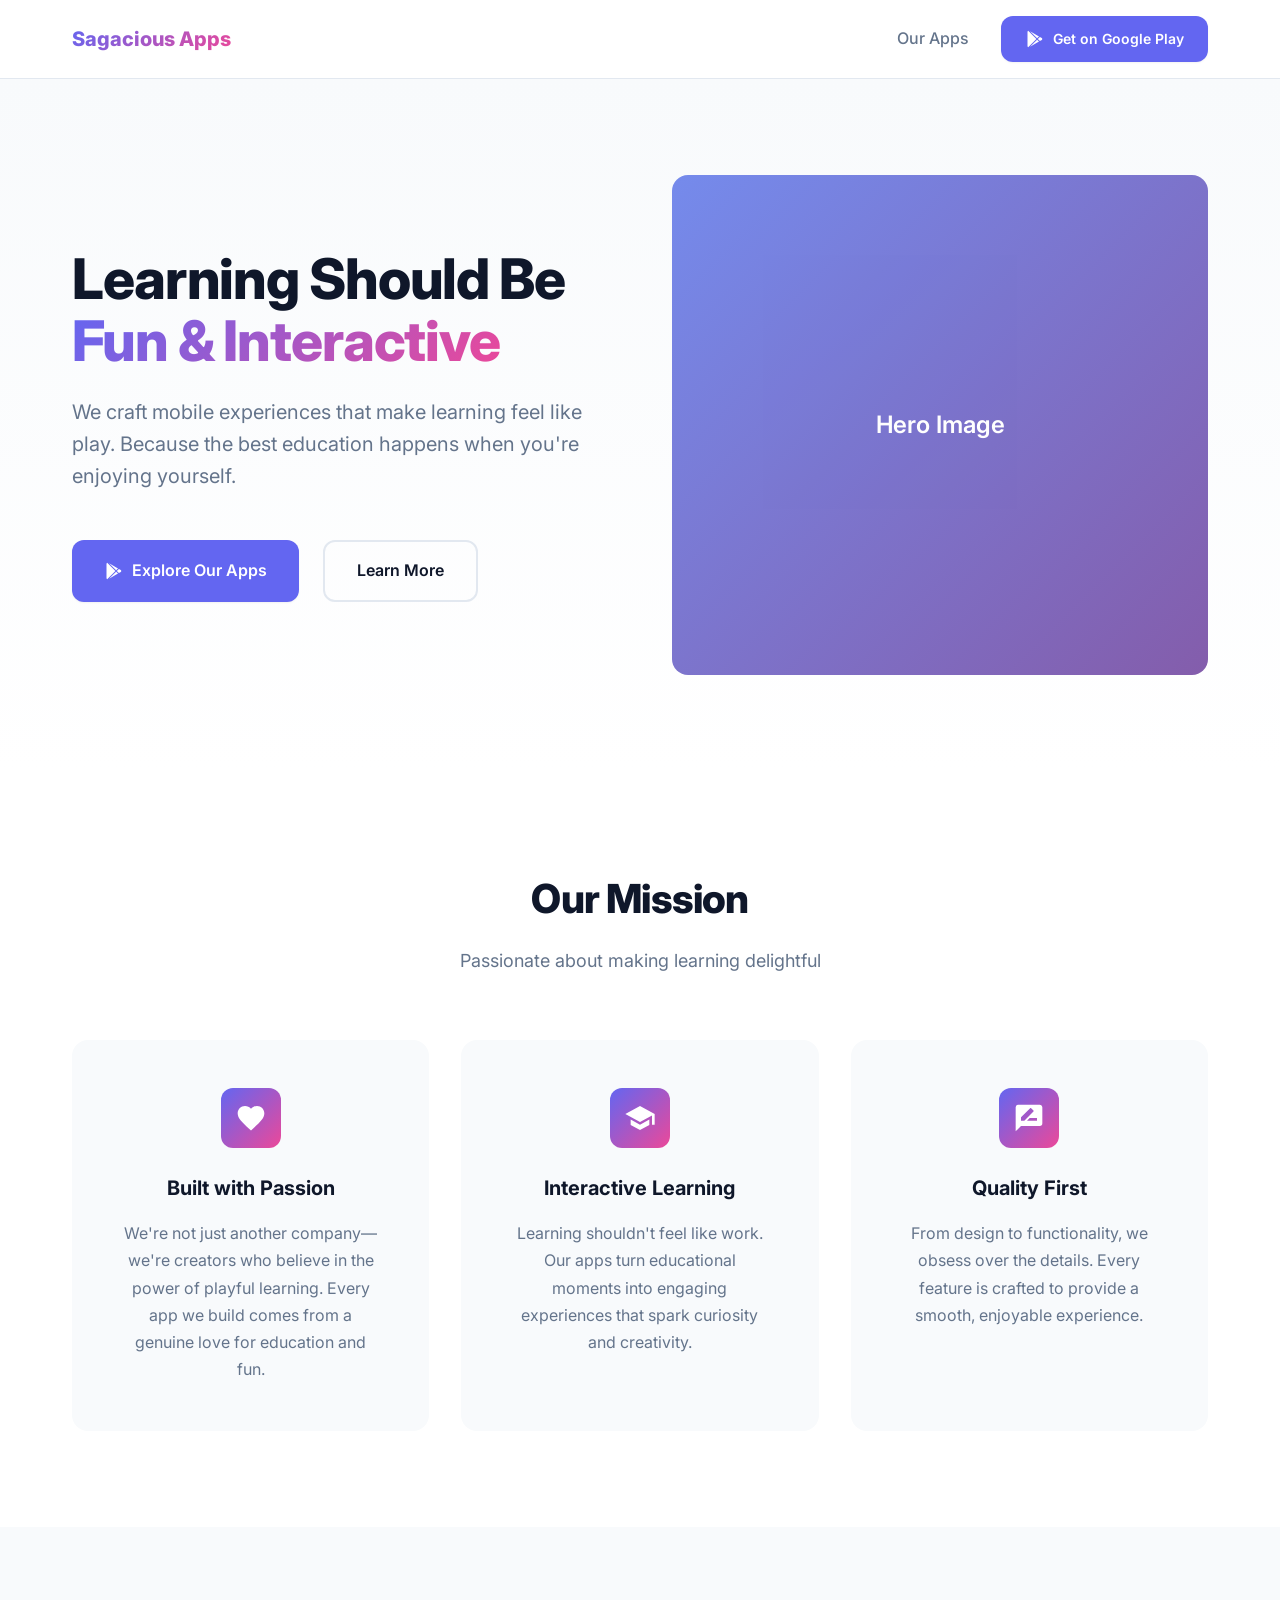
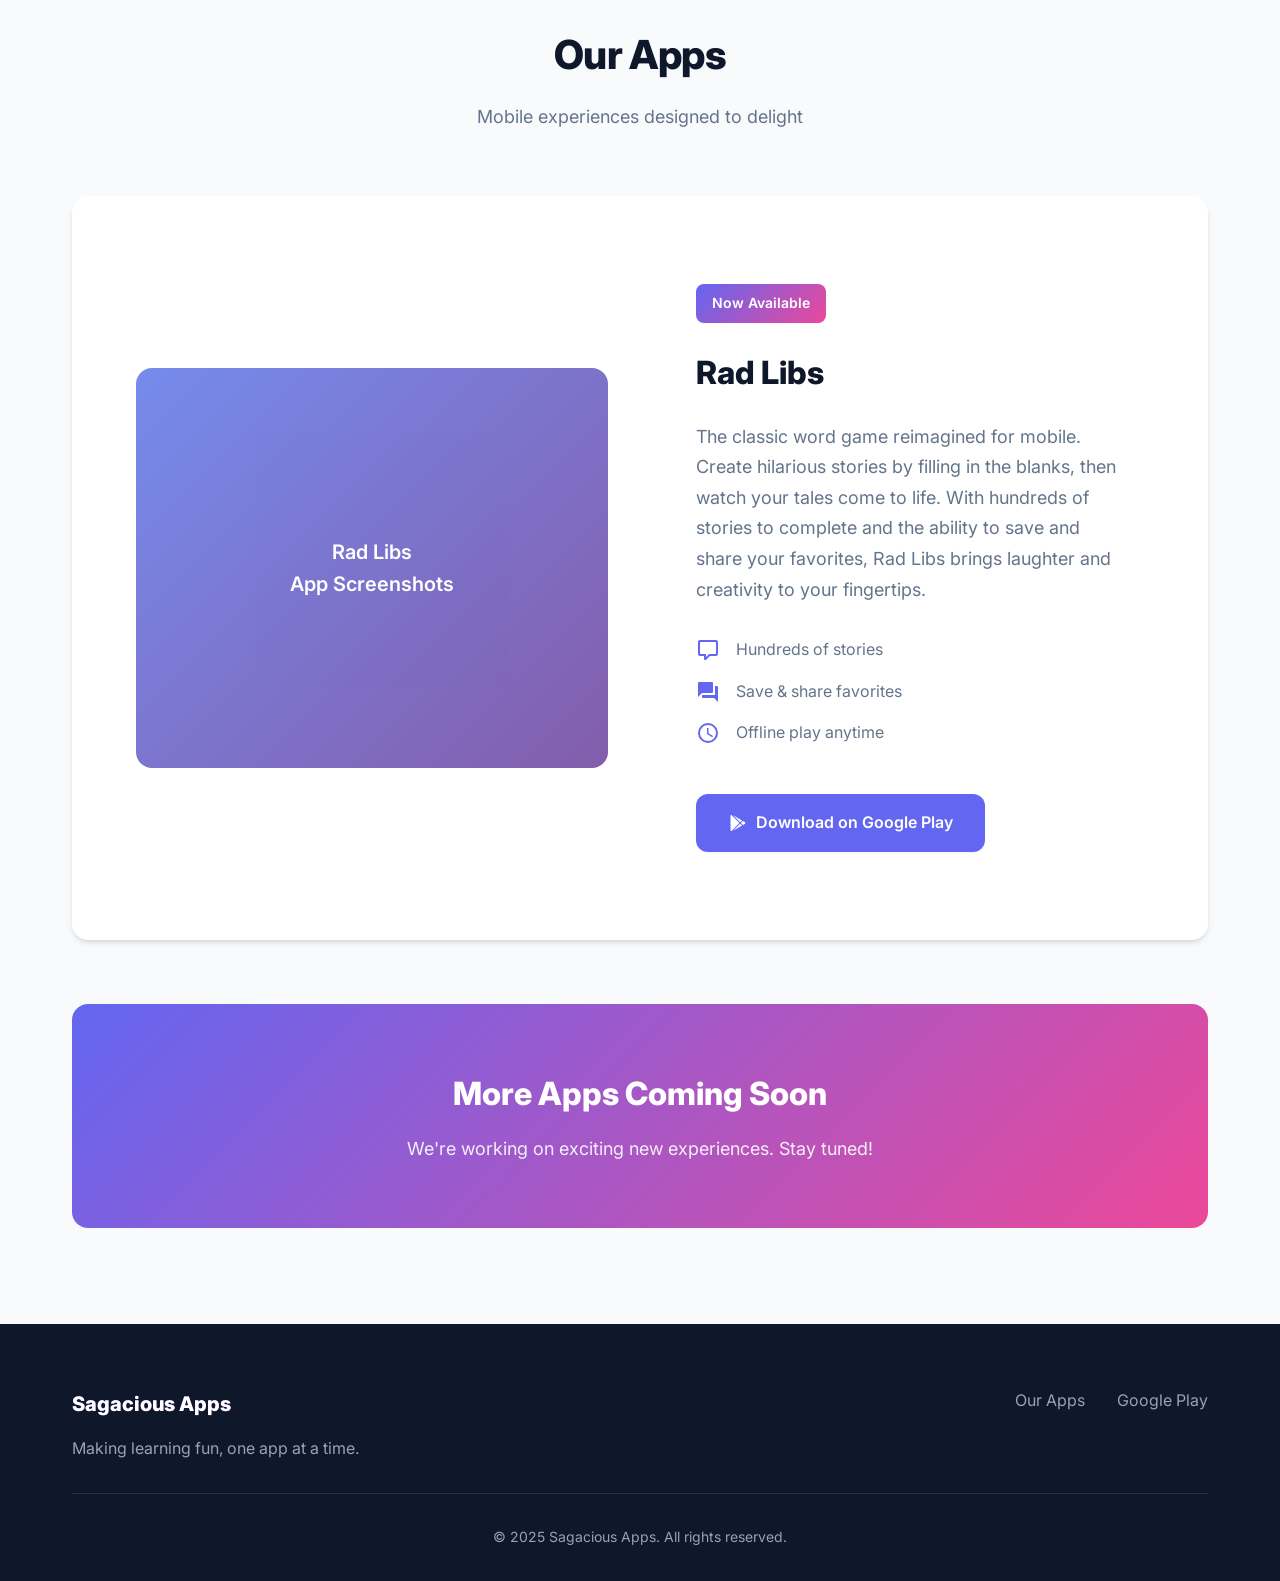
==== docs/index.html @ 86112daf "Initial commit, includes web pages for static website" ====
<!DOCTYPE html>
<html lang="en">
<head>
    <meta charset="UTF-8">
    <meta name="viewport" content="width=device-width, initial-scale=1.0">
    <title>Sagacious Apps - Interactive Learning Through Play</title>
    <meta name="description" content="Creating fun and interactive learning experiences through mobile apps. Discover Rad Libs and more.">
    <link rel="stylesheet" href="styles.css">
    <link rel="preconnect" href="https://fonts.googleapis.com">
    <link rel="preconnect" href="https://fonts.gstatic.com" crossorigin>
    <link href="https://fonts.googleapis.com/css2?family=Inter:wght@300;400;500;600;700;800&display=swap" rel="stylesheet">
</head>
<body>
    <!-- Navigation -->
    <nav class="navbar">
        <div class="container">
            <div class="nav-content">
                <div class="logo">Sagacious Apps</div>
                <div class="nav-links">
                    <a href="#apps" class="nav-link">Our Apps</a>
                    <a href="https://play.google.com/store/apps/dev?id=YOUR_DEVELOPER_ID" class="btn-primary" target="_blank" rel="noopener">
                        <svg class="icon" viewBox="0 0 24 24" fill="currentColor">
                            <path d="M3,20.5V3.5C3,2.91 3.34,2.39 3.84,2.15L13.69,12L3.84,21.85C3.34,21.6 3,21.09 3,20.5M16.81,15.12L6.05,21.34L14.54,12.85L16.81,15.12M20.16,10.81C20.5,11.08 20.75,11.5 20.75,12C20.75,12.5 20.53,12.9 20.18,13.18L17.89,14.5L15.39,12L17.89,9.5L20.16,10.81M6.05,2.66L16.81,8.88L14.54,11.15L6.05,2.66Z"/>
                        </svg>
                        Get on Google Play
                    </a>
                </div>
            </div>
        </div>
    </nav>

    <!-- Hero Section -->
    <section class="hero">
        <div class="container">
            <div class="hero-content">
                <h1 class="hero-title">
                    Learning Should Be
                    <span class="gradient-text">Fun & Interactive</span>
                </h1>
                <p class="hero-subtitle">
                    We craft mobile experiences that make learning feel like play. 
                    Because the best education happens when you're enjoying yourself.
                </p>
                <div class="hero-cta">
                    <a href="https://play.google.com/store/apps/dev?id=YOUR_DEVELOPER_ID" class="btn-primary btn-large" target="_blank" rel="noopener">
                        <svg class="icon" viewBox="0 0 24 24" fill="currentColor">
                            <path d="M3,20.5V3.5C3,2.91 3.34,2.39 3.84,2.15L13.69,12L3.84,21.85C3.34,21.6 3,21.09 3,20.5M16.81,15.12L6.05,21.34L14.54,12.85L16.81,15.12M20.16,10.81C20.5,11.08 20.75,11.5 20.75,12C20.75,12.5 20.53,12.9 20.18,13.18L17.89,14.5L15.39,12L17.89,9.5L20.16,10.81M6.05,2.66L16.81,8.88L14.54,11.15L6.05,2.66Z"/>
                        </svg>
                        Explore Our Apps
                    </a>
                    <a href="#about" class="btn-secondary btn-large">Learn More</a>
                </div>
            </div>
            <div class="hero-visual">
                <div class="placeholder-box hero-image">
                    <span>Hero Image</span>
                </div>
            </div>
        </div>
    </section>

    <!-- About Section -->
    <section id="about" class="about">
        <div class="container">
            <div class="section-header">
                <h2 class="section-title">Our Mission</h2>
                <p class="section-subtitle">Passionate about making learning delightful</p>
            </div>
            <div class="about-content">
                <div class="about-card">
                    <div class="card-icon">
                        <svg viewBox="0 0 24 24" fill="currentColor">
                            <path d="M12,21.35L10.55,20.03C5.4,15.36 2,12.27 2,8.5C2,5.41 4.42,3 7.5,3C9.24,3 10.91,3.81 12,5.08C13.09,3.81 14.76,3 16.5,3C19.58,3 22,5.41 22,8.5C22,12.27 18.6,15.36 13.45,20.03L12,21.35Z"/>
                        </svg>
                    </div>
                    <h3>Built with Passion</h3>
                    <p>We're not just another company—we're creators who believe in the power of playful learning. Every app we build comes from a genuine love for education and fun.</p>
                </div>
                <div class="about-card">
                    <div class="card-icon">
                        <svg viewBox="0 0 24 24" fill="currentColor">
                            <path d="M12,3L1,9L12,15L21,10.09V17H23V9M5,13.18V17.18L12,21L19,17.18V13.18L12,17L5,13.18Z"/>
                        </svg>
                    </div>
                    <h3>Interactive Learning</h3>
                    <p>Learning shouldn't feel like work. Our apps turn educational moments into engaging experiences that spark curiosity and creativity.</p>
                </div>
                <div class="about-card">
                    <div class="card-icon">
                        <svg viewBox="0 0 24 24" fill="currentColor">
                            <path d="M18,14H10.5L12.5,12H18M6,14V11.5L12.88,4.64C13.07,4.45 13.39,4.45 13.59,4.64L15.35,6.41C15.55,6.61 15.55,6.92 15.35,7.12L8.47,14M20,2H4A2,2 0 0,0 2,4V22L6,18H20A2,2 0 0,0 22,16V4C22,2.89 21.1,2 20,2Z"/>
                        </svg>
                    </div>
                    <h3>Quality First</h3>
                    <p>From design to functionality, we obsess over the details. Every feature is crafted to provide a smooth, enjoyable experience.</p>
                </div>
            </div>
        </div>
    </section>

    <!-- Apps Section -->
    <section id="apps" class="apps">
        <div class="container">
            <div class="section-header">
                <h2 class="section-title">Our Apps</h2>
                <p class="section-subtitle">Mobile experiences designed to delight</p>
            </div>
            
            <!-- Rad Libs App -->
            <div class="app-showcase">
                <div class="app-visual">
                    <div class="placeholder-box app-image">
                        <span>Rad Libs<br>App Screenshots</span>
                    </div>
                </div>
                <div class="app-details">
                    <div class="app-badge">Now Available</div>
                    <h3 class="app-title">Rad Libs</h3>
                    <p class="app-description">
                        The classic word game reimagined for mobile. Create hilarious stories by filling in the blanks, 
                        then watch your tales come to life. With hundreds of stories to complete and the ability to 
                        save and share your favorites, Rad Libs brings laughter and creativity to your fingertips.
                    </p>
                    <div class="app-features">
                        <div class="feature">
                            <svg class="feature-icon" viewBox="0 0 24 24" fill="currentColor">
                                <path d="M9,22A1,1 0 0,1 8,21V18H4A2,2 0 0,1 2,16V4C2,2.89 2.9,2 4,2H20A2,2 0 0,1 22,4V16A2,2 0 0,1 20,18H13.9L10.2,21.71C10,21.9 9.75,22 9.5,22V22H9M10,16V19.08L13.08,16H20V4H4V16H10Z"/>
                            </svg>
                            <span>Hundreds of stories</span>
                        </div>
                        <div class="feature">
                            <svg class="feature-icon" viewBox="0 0 24 24" fill="currentColor">
                                <path d="M17,12V3A1,1 0 0,0 16,2H3A1,1 0 0,0 2,3V17L6,13H16A1,1 0 0,0 17,12M21,6H19V15H6V17A1,1 0 0,0 7,18H18L22,22V7A1,1 0 0,0 21,6Z"/>
                            </svg>
                            <span>Save & share favorites</span>
                        </div>
                        <div class="feature">
                            <svg class="feature-icon" viewBox="0 0 24 24" fill="currentColor">
                                <path d="M12,2A10,10 0 0,0 2,12A10,10 0 0,0 12,22A10,10 0 0,0 22,12A10,10 0 0,0 12,2M12,4A8,8 0 0,1 20,12A8,8 0 0,1 12,20A8,8 0 0,1 4,12A8,8 0 0,1 12,4M12.5,7V12.25L17,14.92L16.25,16.15L11,13V7H12.5Z"/>
                            </svg>
                            <span>Offline play anytime</span>
                        </div>
                    </div>
                    <div class="app-cta">
                        <a href="https://play.google.com/store/apps/details?id=YOUR_RAD_LIBS_PACKAGE_ID" class="btn-primary btn-large" target="_blank" rel="noopener">
                            <svg class="icon" viewBox="0 0 24 24" fill="currentColor">
                                <path d="M3,20.5V3.5C3,2.91 3.34,2.39 3.84,2.15L13.69,12L3.84,21.85C3.34,21.6 3,21.09 3,20.5M16.81,15.12L6.05,21.34L14.54,12.85L16.81,15.12M20.16,10.81C20.5,11.08 20.75,11.5 20.75,12C20.75,12.5 20.53,12.9 20.18,13.18L17.89,14.5L15.39,12L17.89,9.5L20.16,10.81M6.05,2.66L16.81,8.88L14.54,11.15L6.05,2.66Z"/>
                            </svg>
                            Download on Google Play
                        </a>
                    </div>
                </div>
            </div>

            <!-- Coming Soon Teaser -->
            <div class="coming-soon">
                <div class="coming-soon-content">
                    <h3>More Apps Coming Soon</h3>
                    <p>We're working on exciting new experiences. Stay tuned!</p>
                </div>
            </div>
        </div>
    </section>

    <!-- Footer -->
    <footer class="footer">
        <div class="container">
            <div class="footer-content">
                <div class="footer-brand">
                    <div class="logo">Sagacious Apps</div>
                    <p>Making learning fun, one app at a time.</p>
                </div>
                <div class="footer-links">
                    <a href="#apps">Our Apps</a>
                    <a href="https://play.google.com/store/apps/dev?id=YOUR_DEVELOPER_ID" target="_blank" rel="noopener">Google Play</a>
                </div>
            </div>
            <div class="footer-bottom">
                <p>&copy; 2025 Sagacious Apps. All rights reserved.</p>
            </div>
        </div>
    </footer>

    <script src="script.js"></script>
</body>
</html>
---- docs/styles.css ----
/* ==========================================
   Variables & Reset
   ========================================== */
:root {
    --primary: #6366f1;
    --primary-dark: #4f46e5;
    --primary-light: #818cf8;
    --secondary: #ec4899;
    --text-primary: #0f172a;
    --text-secondary: #64748b;
    --text-light: #94a3b8;
    --bg-primary: #ffffff;
    --bg-secondary: #f8fafc;
    --bg-accent: #f1f5f9;
    --border: #e2e8f0;
    --shadow-sm: 0 1px 2px 0 rgb(0 0 0 / 0.05);
    --shadow-md: 0 4px 6px -1px rgb(0 0 0 / 0.1), 0 2px 4px -2px rgb(0 0 0 / 0.1);
    --shadow-lg: 0 10px 15px -3px rgb(0 0 0 / 0.1), 0 4px 6px -4px rgb(0 0 0 / 0.1);
    --shadow-xl: 0 20px 25px -5px rgb(0 0 0 / 0.1), 0 8px 10px -6px rgb(0 0 0 / 0.1);
    --radius-sm: 8px;
    --radius-md: 12px;
    --radius-lg: 16px;
    --spacing-xs: 0.5rem;
    --spacing-sm: 1rem;
    --spacing-md: 1.5rem;
    --spacing-lg: 2rem;
    --spacing-xl: 3rem;
    --spacing-2xl: 4rem;
    --spacing-3xl: 6rem;
}

* {
    margin: 0;
    padding: 0;
    box-sizing: border-box;
}

html {
    scroll-behavior: smooth;
}

body {
    font-family: 'Inter', -apple-system, BlinkMacSystemFont, 'Segoe UI', Roboto, sans-serif;
    font-size: 16px;
    line-height: 1.6;
    color: var(--text-primary);
    background-color: var(--bg-primary);
    -webkit-font-smoothing: antialiased;
    -moz-osx-font-smoothing: grayscale;
}

img {
    max-width: 100%;
    height: auto;
    display: block;
}

a {
    text-decoration: none;
    color: inherit;
}

/* ==========================================
   Utilities
   ========================================== */
.container {
    max-width: 1200px;
    margin: 0 auto;
    padding: 0 var(--spacing-lg);
}

.gradient-text {
    background: linear-gradient(135deg, var(--primary) 0%, var(--secondary) 100%);
    -webkit-background-clip: text;
    -webkit-text-fill-color: transparent;
    background-clip: text;
}

.placeholder-box {
    background: linear-gradient(135deg, #667eea 0%, #764ba2 100%);
    border-radius: var(--radius-lg);
    display: flex;
    align-items: center;
    justify-content: center;
    color: white;
    font-weight: 600;
    text-align: center;
    opacity: 0.9;
}

/* ==========================================
   Buttons
   ========================================== */
.btn-primary,
.btn-secondary {
    display: inline-flex;
    align-items: center;
    gap: 0.5rem;
    padding: 0.75rem 1.5rem;
    border-radius: var(--radius-md);
    font-weight: 600;
    font-size: 0.875rem;
    transition: all 0.2s ease;
    cursor: pointer;
    border: none;
    text-decoration: none;
}

.btn-primary {
    background: var(--primary);
    color: white;
    box-shadow: var(--shadow-sm);
}

.btn-primary:hover {
    background: var(--primary-dark);
    box-shadow: var(--shadow-md);
    transform: translateY(-1px);
}

.btn-secondary {
    background: transparent;
    color: var(--text-primary);
    border: 2px solid var(--border);
}

.btn-secondary:hover {
    border-color: var(--primary);
    color: var(--primary);
}

.btn-large {
    padding: 1rem 2rem;
    font-size: 1rem;
}

.icon {
    width: 20px;
    height: 20px;
}

/* ==========================================
   Navigation
   ========================================== */
.navbar {
    position: sticky;
    top: 0;
    background: rgba(255, 255, 255, 0.8);
    backdrop-filter: blur(10px);
    border-bottom: 1px solid var(--border);
    z-index: 100;
    padding: 1rem 0;
}

.nav-content {
    display: flex;
    align-items: center;
    justify-content: space-between;
}

.logo {
    font-size: 1.25rem;
    font-weight: 800;
    background: linear-gradient(135deg, var(--primary) 0%, var(--secondary) 100%);
    -webkit-background-clip: text;
    -webkit-text-fill-color: transparent;
    background-clip: text;
}

.nav-links {
    display: flex;
    align-items: center;
    gap: var(--spacing-lg);
}

.nav-link {
    color: var(--text-secondary);
    font-weight: 500;
    transition: color 0.2s ease;
}

.nav-link:hover {
    color: var(--primary);
}

/* ==========================================
   Hero Section
   ========================================== */
.hero {
    padding: var(--spacing-3xl) 0;
    background: linear-gradient(180deg, var(--bg-secondary) 0%, var(--bg-primary) 100%);
}

.hero .container {
    display: grid;
    grid-template-columns: 1fr 1fr;
    gap: var(--spacing-2xl);
    align-items: center;
}

.hero-content {
    max-width: 600px;
}

.hero-title {
    font-size: 3.5rem;
    font-weight: 800;
    line-height: 1.1;
    margin-bottom: var(--spacing-md);
    letter-spacing: -0.02em;
}

.hero-subtitle {
    font-size: 1.25rem;
    color: var(--text-secondary);
    margin-bottom: var(--spacing-xl);
    line-height: 1.6;
}

.hero-cta {
    display: flex;
    gap: var(--spacing-md);
    flex-wrap: wrap;
}

.hero-visual {
    position: relative;
}

.hero-image {
    width: 100%;
    height: 500px;
    font-size: 1.5rem;
}

/* ==========================================
   Section Headers
   ========================================== */
.section-header {
    text-align: center;
    margin-bottom: var(--spacing-2xl);
}

.section-title {
    font-size: 2.5rem;
    font-weight: 800;
    margin-bottom: var(--spacing-sm);
    letter-spacing: -0.02em;
}

.section-subtitle {
    font-size: 1.125rem;
    color: var(--text-secondary);
}

/* ==========================================
   About Section
   ========================================== */
.about {
    padding: var(--spacing-3xl) 0;
    background: var(--bg-primary);
}

.about-content {
    display: grid;
    grid-template-columns: repeat(3, 1fr);
    gap: var(--spacing-lg);
}

.about-card {
    text-align: center;
    padding: var(--spacing-xl);
    background: var(--bg-secondary);
    border-radius: var(--radius-lg);
    transition: all 0.3s ease;
}

.about-card:hover {
    transform: translateY(-4px);
    box-shadow: var(--shadow-lg);
}

.card-icon {
    width: 60px;
    height: 60px;
    margin: 0 auto var(--spacing-md);
    background: linear-gradient(135deg, var(--primary) 0%, var(--secondary) 100%);
    border-radius: var(--radius-md);
    display: flex;
    align-items: center;
    justify-content: center;
    color: white;
}

.card-icon svg {
    width: 32px;
    height: 32px;
}

.about-card h3 {
    font-size: 1.25rem;
    font-weight: 700;
    margin-bottom: var(--spacing-sm);
}

.about-card p {
    color: var(--text-secondary);
    line-height: 1.7;
}

/* ==========================================
   Apps Section
   ========================================== */
.apps {
    padding: var(--spacing-3xl) 0;
    background: var(--bg-secondary);
}

.app-showcase {
    display: grid;
    grid-template-columns: 1fr 1fr;
    gap: var(--spacing-2xl);
    align-items: center;
    background: var(--bg-primary);
    border-radius: var(--radius-lg);
    padding: var(--spacing-2xl);
    margin-bottom: var(--spacing-2xl);
    box-shadow: var(--shadow-md);
}

.app-visual {
    position: relative;
}

.app-image {
    width: 100%;
    height: 400px;
    font-size: 1.25rem;
}

.app-details {
    padding: var(--spacing-md);
}

.app-badge {
    display: inline-block;
    padding: 0.5rem 1rem;
    background: linear-gradient(135deg, var(--primary) 0%, var(--secondary) 100%);
    color: white;
    border-radius: var(--radius-sm);
    font-size: 0.875rem;
    font-weight: 600;
    margin-bottom: var(--spacing-md);
}

.app-title {
    font-size: 2rem;
    font-weight: 800;
    margin-bottom: var(--spacing-md);
}

.app-description {
    font-size: 1.125rem;
    color: var(--text-secondary);
    line-height: 1.7;
    margin-bottom: var(--spacing-lg);
}

.app-features {
    display: flex;
    flex-direction: column;
    gap: var(--spacing-sm);
    margin-bottom: var(--spacing-xl);
}

.feature {
    display: flex;
    align-items: center;
    gap: var(--spacing-sm);
    color: var(--text-secondary);
}

.feature-icon {
    width: 24px;
    height: 24px;
    color: var(--primary);
}

.app-cta {
    display: flex;
    gap: var(--spacing-md);
}

/* Coming Soon */
.coming-soon {
    background: linear-gradient(135deg, var(--primary) 0%, var(--secondary) 100%);
    border-radius: var(--radius-lg);
    padding: var(--spacing-2xl);
    text-align: center;
    color: white;
}

.coming-soon-content h3 {
    font-size: 2rem;
    font-weight: 800;
    margin-bottom: var(--spacing-sm);
}

.coming-soon-content p {
    font-size: 1.125rem;
    opacity: 0.9;
}

/* ==========================================
   Footer
   ========================================== */
.footer {
    background: var(--text-primary);
    color: white;
    padding: var(--spacing-2xl) 0 var(--spacing-lg);
}

.footer-content {
    display: flex;
    justify-content: space-between;
    align-items: flex-start;
    margin-bottom: var(--spacing-lg);
    padding-bottom: var(--spacing-lg);
    border-bottom: 1px solid rgba(255, 255, 255, 0.1);
}

.footer-brand .logo {
    -webkit-text-fill-color: white;
    margin-bottom: var(--spacing-sm);
}

.footer-brand p {
    color: var(--text-light);
}

.footer-links {
    display: flex;
    gap: var(--spacing-lg);
}

.footer-links a {
    color: var(--text-light);
    transition: color 0.2s ease;
}

.footer-links a:hover {
    color: white;
}

.footer-bottom {
    text-align: center;
}

.footer-bottom p {
    color: var(--text-light);
    font-size: 0.875rem;
}

/* ==========================================
   Responsive Design
   ========================================== */
@media (max-width: 1024px) {
    .hero .container,
    .app-showcase {
        grid-template-columns: 1fr;
    }

    .hero-visual,
    .app-visual {
        order: -1;
    }

    .hero-image,
    .app-image {
        height: 350px;
    }

    .about-content {
        grid-template-columns: 1fr;
    }
}

@media (max-width: 768px) {
    .hero-title {
        font-size: 2.5rem;
    }

    .section-title {
        font-size: 2rem;
    }

    .nav-links {
        gap: var(--spacing-sm);
    }

    .nav-link {
        display: none;
    }

    .hero-cta {
        flex-direction: column;
    }

    .btn-large {
        width: 100%;
        justify-content: center;
    }

    .footer-content {
        flex-direction: column;
        gap: var(--spacing-lg);
    }

    .footer-links {
        flex-direction: column;
        gap: var(--spacing-sm);
    }

    .app-showcase {
        padding: var(--spacing-lg);
    }
}

@media (max-width: 480px) {
    .hero-title {
        font-size: 2rem;
    }

    .section-title {
        font-size: 1.75rem;
    }

    .container {
        padding: 0 var(--spacing-md);
    }

    .hero,
    .about,
    .apps {
        padding: var(--spacing-2xl) 0;
    }
}
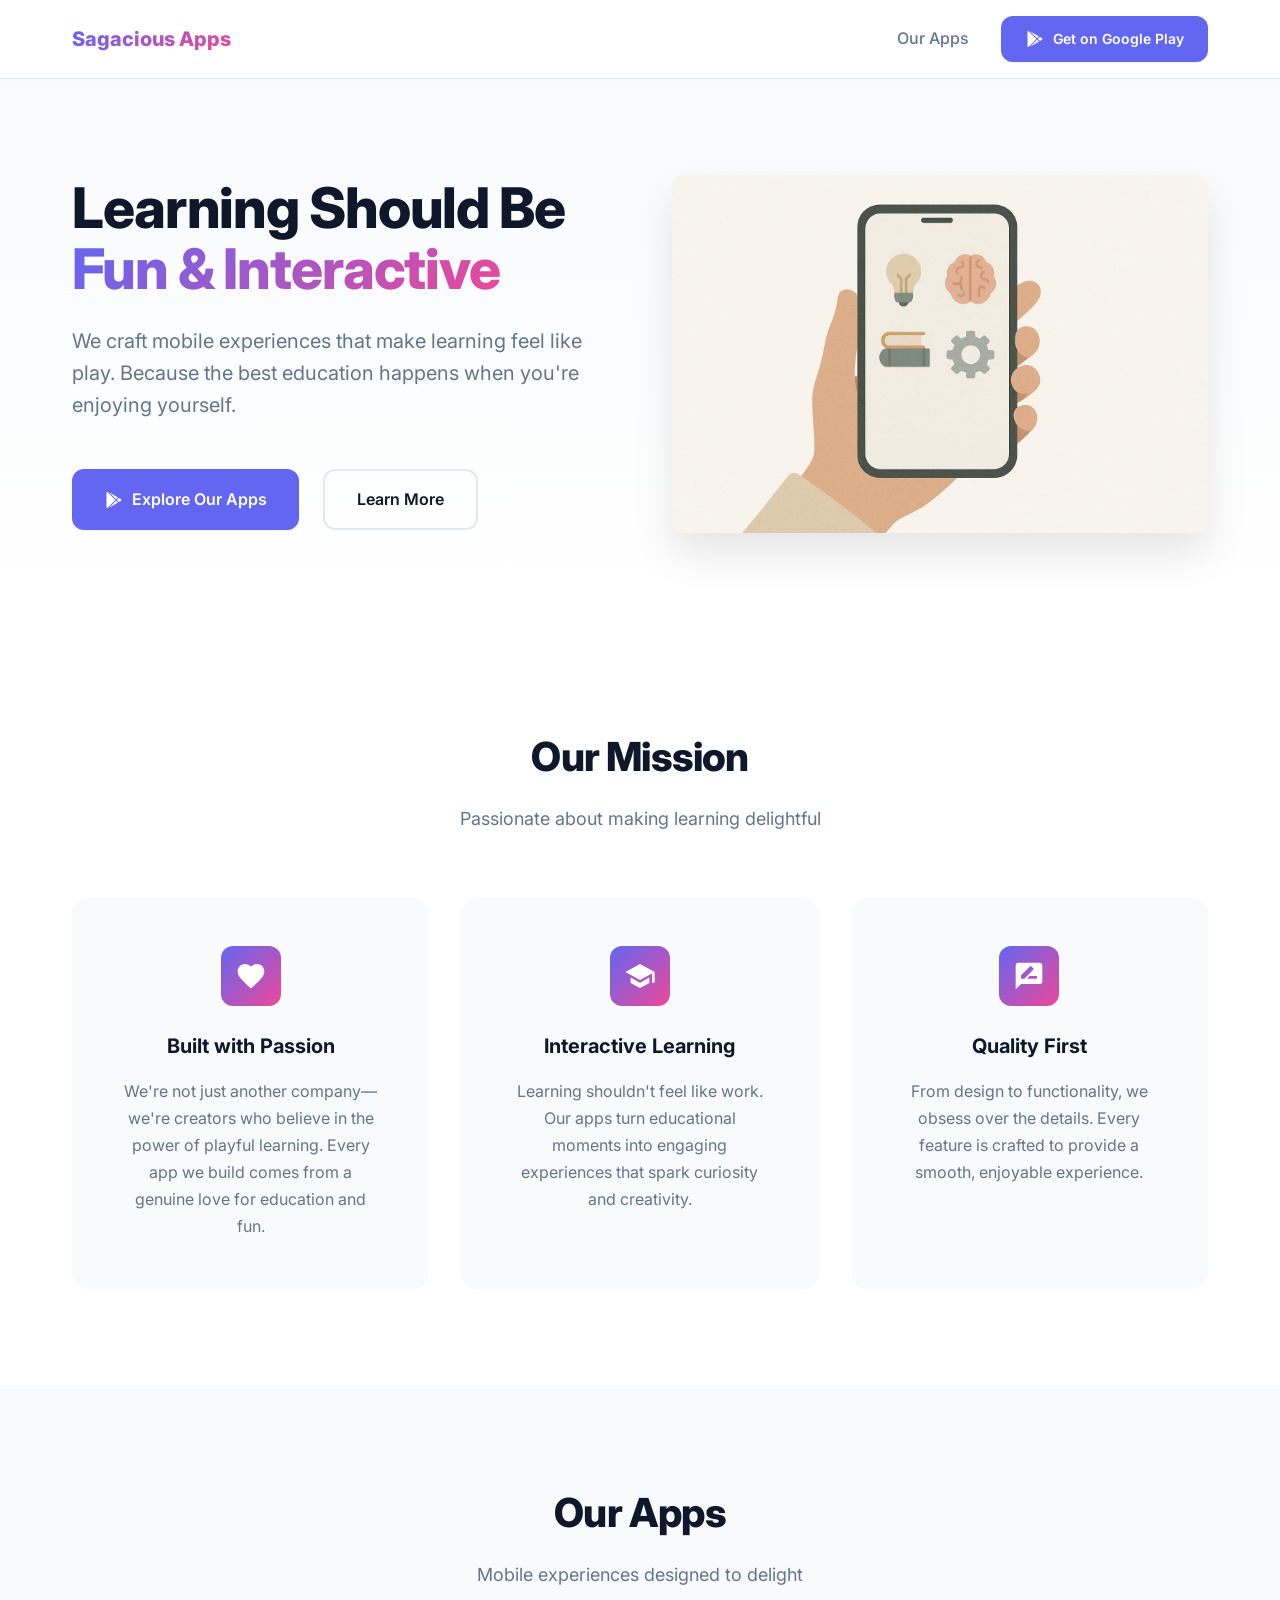
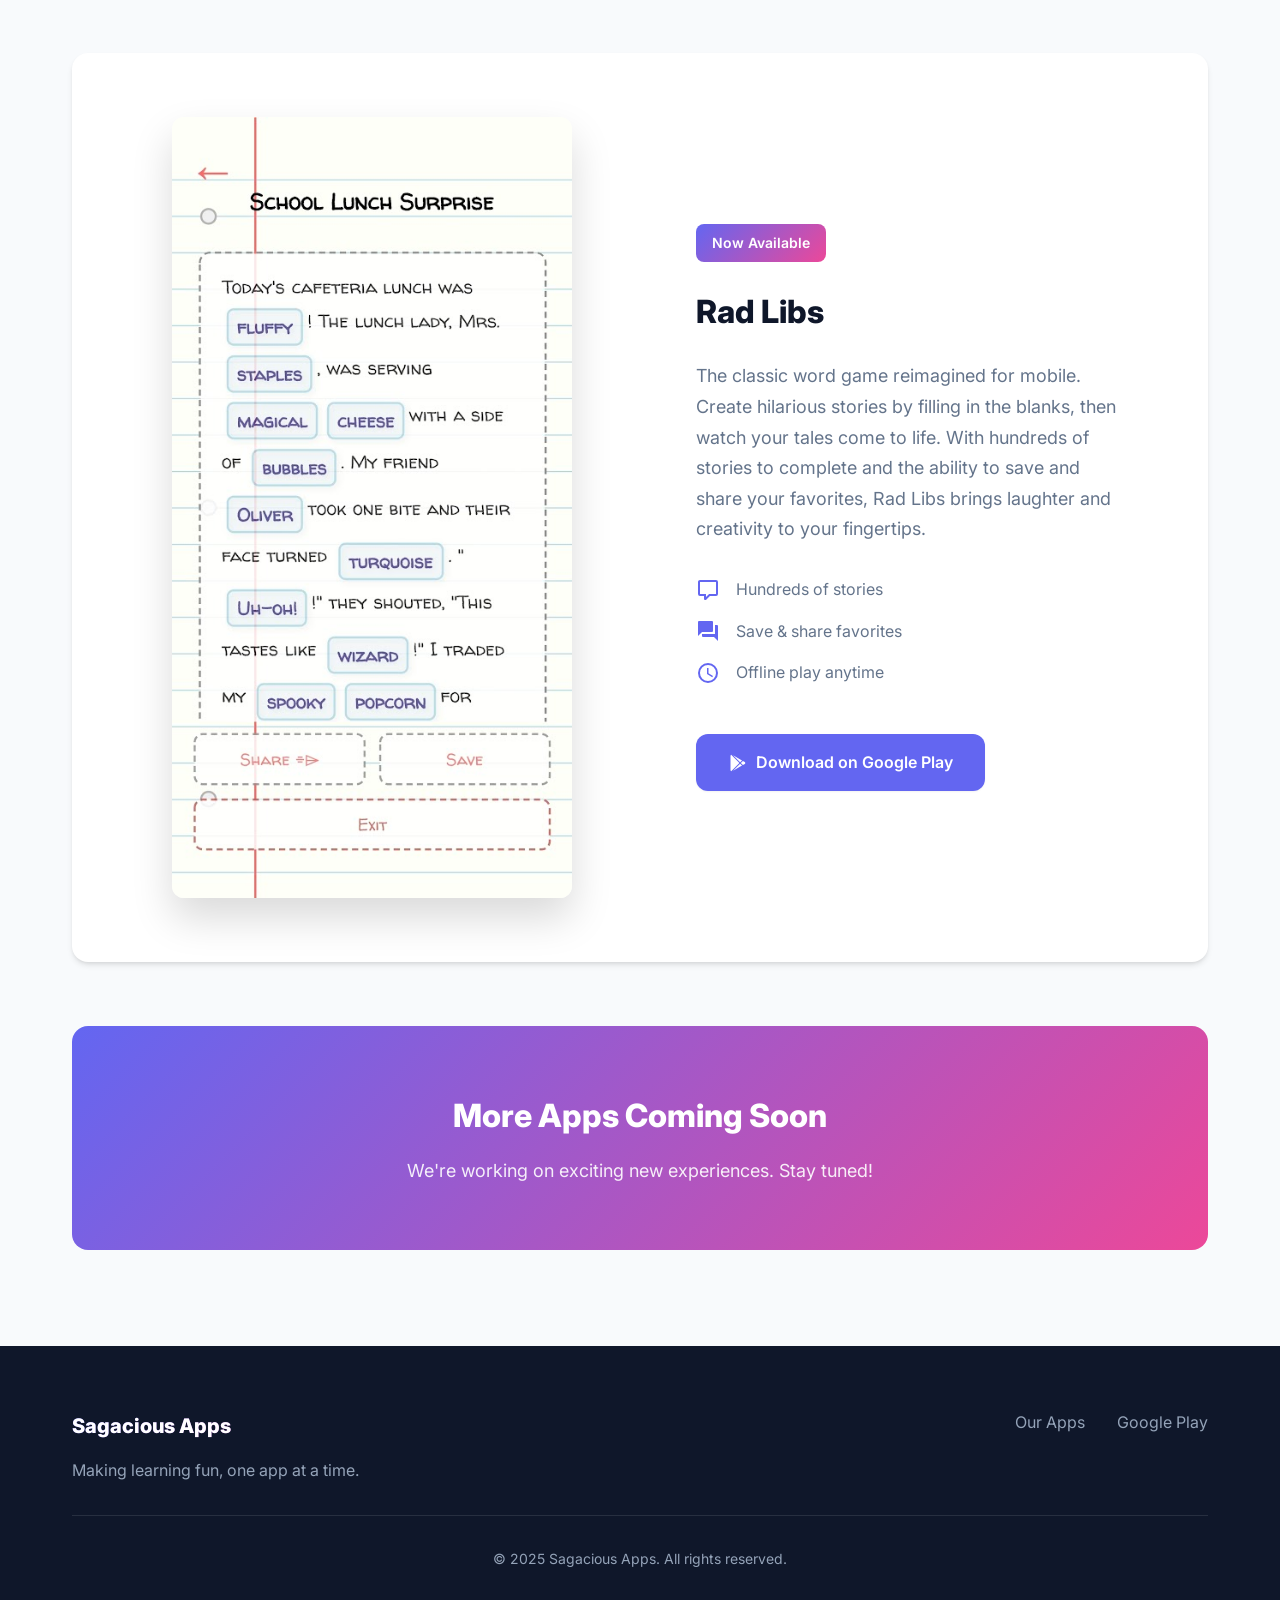
==== commit 73f01f93: "Added real images in the hero image placeholders" ====
--- a/docs/index.html
+++ b/docs/index.html
@@ -52,9 +52,7 @@
                 </div>
             </div>
             <div class="hero-visual">
-                <div class="placeholder-box hero-image">
-                    <span>Hero Image</span>
-                </div>
+                <img src="sagacious_apps_hero.jpg" alt="Sagacious Apps - Interactive Learning" class="hero-image">
             </div>
         </div>
     </section>
@@ -109,9 +107,7 @@
             <!-- Rad Libs App -->
             <div class="app-showcase">
                 <div class="app-visual">
-                    <div class="placeholder-box app-image">
-                        <span>Rad Libs<br>App Screenshots</span>
-                    </div>
+                    <img src="Rad_Libs_gameplay.jpg" alt="Rad Libs Mobile Gameplay Screenshot" class="app-image">
                 </div>
                 <div class="app-details">
                     <div class="app-badge">Now Available</div>
--- a/docs/styles.css
+++ b/docs/styles.css
@@ -229,8 +229,11 @@
 
 .hero-image {
     width: 100%;
-    height: 500px;
-    font-size: 1.5rem;
+    height: auto;
+    aspect-ratio: 3 / 2;
+    object-fit: cover;
+    border-radius: 12px;
+    box-shadow: 0 20px 40px rgba(0, 0, 0, 0.1);
 }
 
 /* ==========================================
@@ -334,8 +337,13 @@
 
 .app-image {
     width: 100%;
-    height: 400px;
-    font-size: 1.25rem;
+    max-width: 400px;
+    height: auto;
+    object-fit: contain;
+    border-radius: 12px;
+    box-shadow: 0 20px 40px rgba(0, 0, 0, 0.15);
+    margin: 0 auto;
+    display: block;
 }
 
 .app-details {
@@ -477,8 +485,15 @@
 
     .hero-image,
     .app-image {
-        height: 350px;
-    }
+    width: 100%;
+    max-width: 400px;
+    height: auto;
+    object-fit: contain;
+    border-radius: 12px;
+    box-shadow: 0 20px 40px rgba(0, 0, 0, 0.15);
+    margin: 0 auto;
+    display: block;
+}
 
     .about-content {
         grid-template-columns: 1fr;
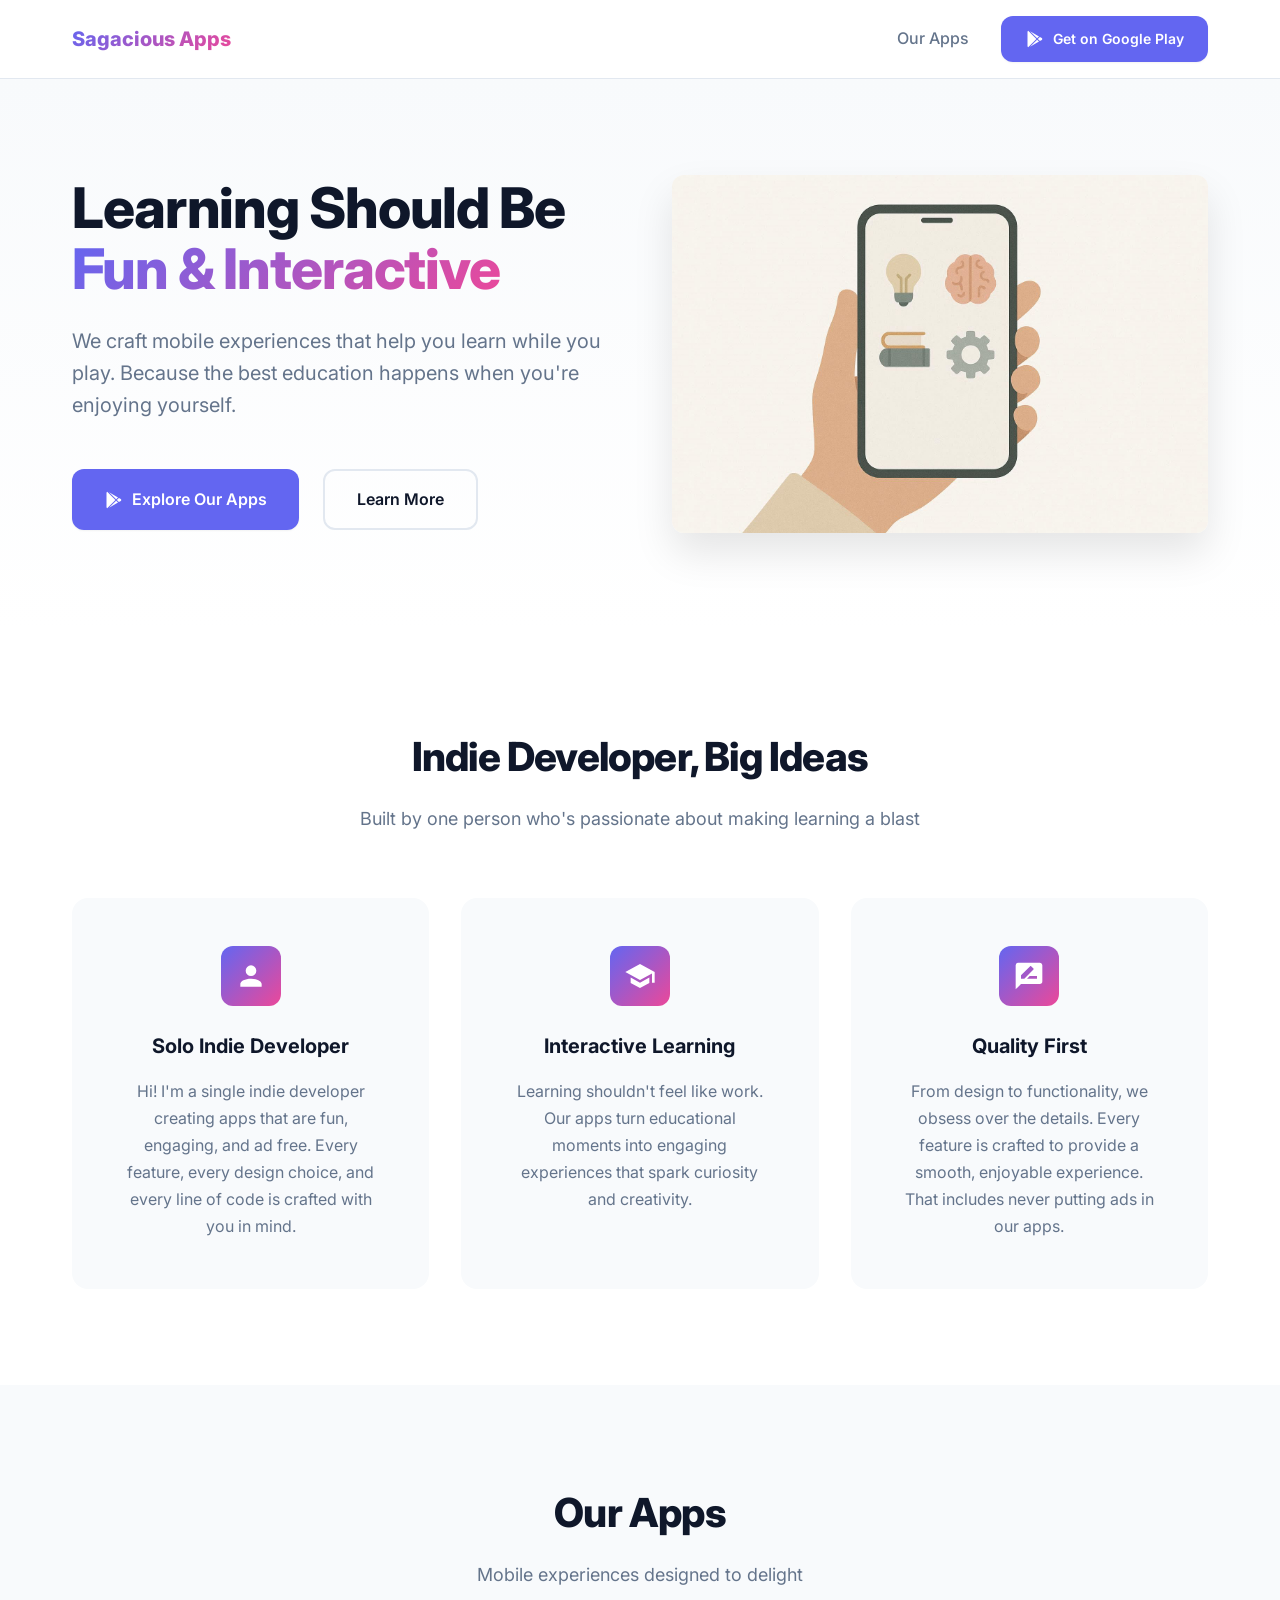
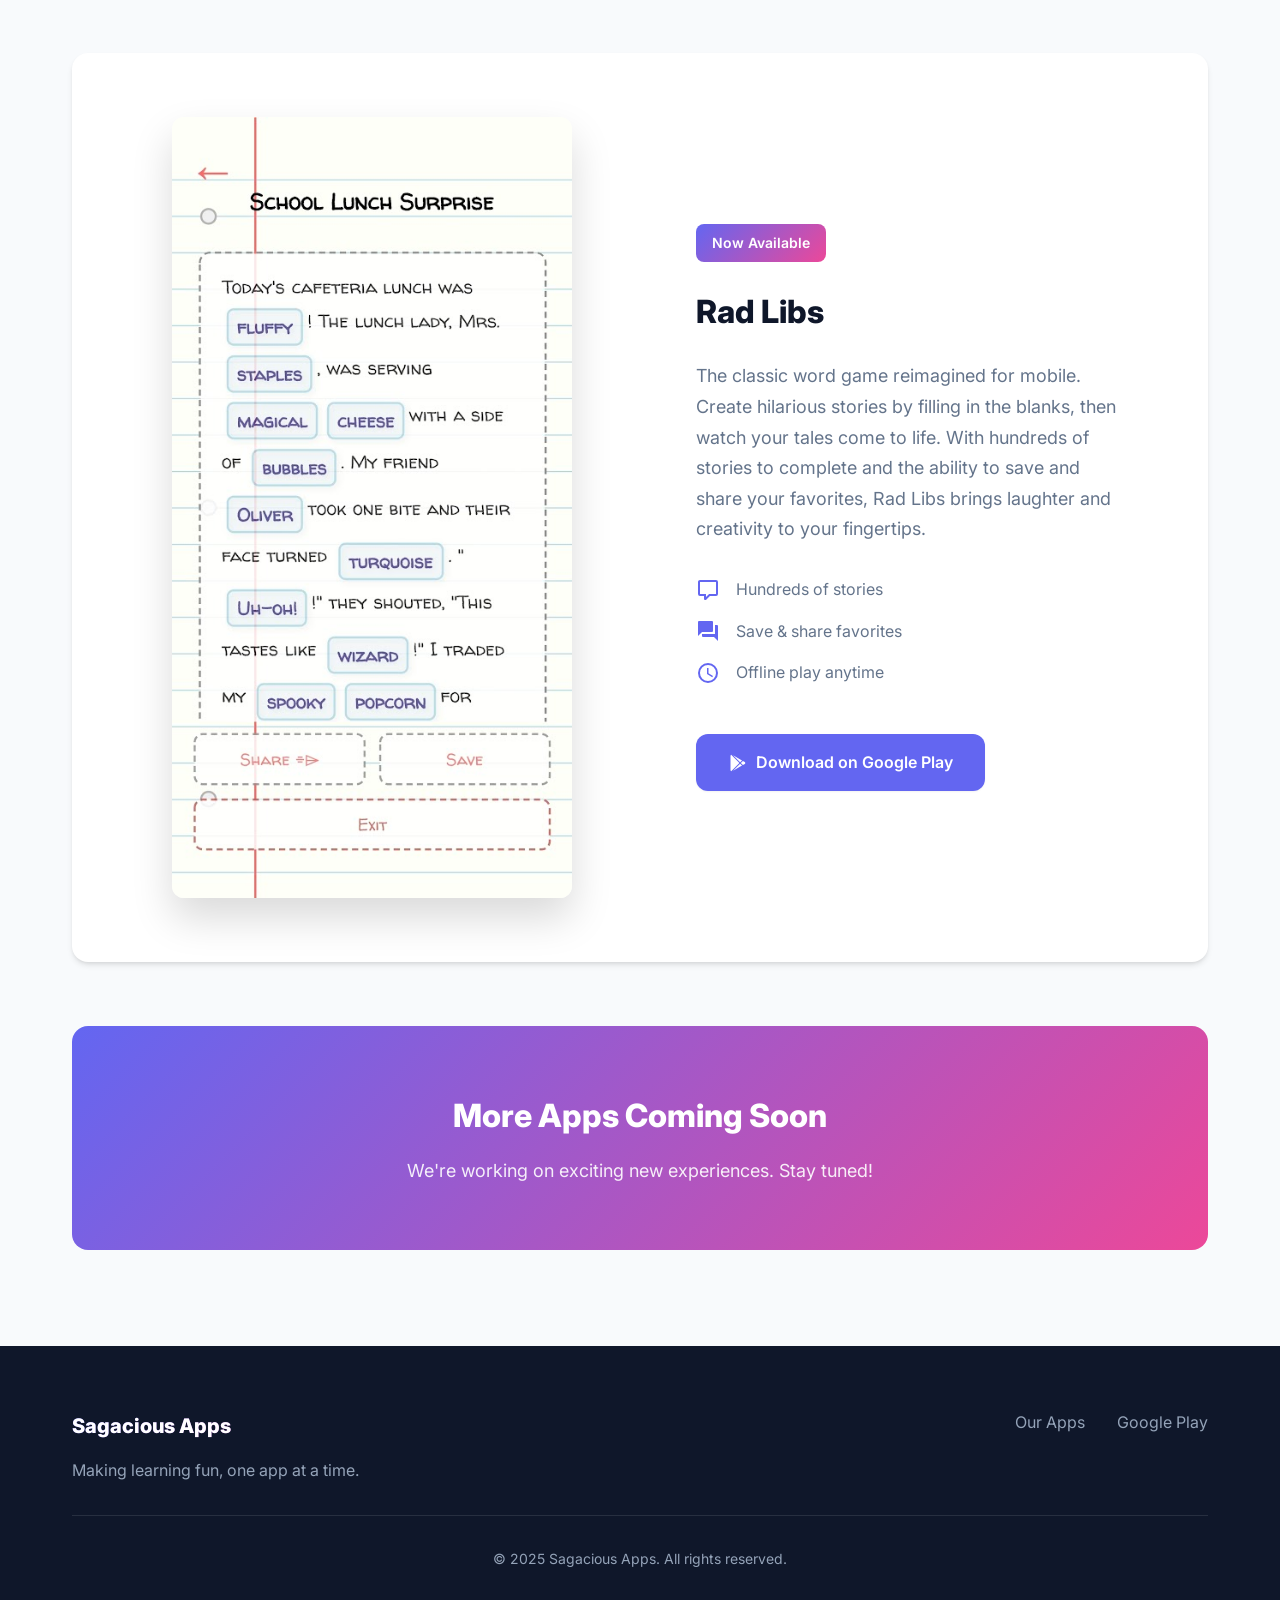
==== commit 7990f224: "Updated verbiage to indicate solo indie dev management" ====
--- a/docs/index.html
+++ b/docs/index.html
@@ -38,7 +38,7 @@
                     <span class="gradient-text">Fun & Interactive</span>
                 </h1>
                 <p class="hero-subtitle">
-                    We craft mobile experiences that make learning feel like play. 
+                    We craft mobile experiences that help you learn while you play. 
                     Because the best education happens when you're enjoying yourself.
                 </p>
                 <div class="hero-cta">
@@ -61,18 +61,18 @@
     <section id="about" class="about">
         <div class="container">
             <div class="section-header">
-                <h2 class="section-title">Our Mission</h2>
-                <p class="section-subtitle">Passionate about making learning delightful</p>
+                <h2 class="section-title">Indie Developer, Big Ideas</h2>
+                <p class="section-subtitle">Built by one person who's passionate about making learning a blast</p>
             </div>
             <div class="about-content">
                 <div class="about-card">
                     <div class="card-icon">
                         <svg viewBox="0 0 24 24" fill="currentColor">
-                            <path d="M12,21.35L10.55,20.03C5.4,15.36 2,12.27 2,8.5C2,5.41 4.42,3 7.5,3C9.24,3 10.91,3.81 12,5.08C13.09,3.81 14.76,3 16.5,3C19.58,3 22,5.41 22,8.5C22,12.27 18.6,15.36 13.45,20.03L12,21.35Z"/>
+                            <path d="M12,4A4,4 0 0,1 16,8A4,4 0 0,1 12,12A4,4 0 0,1 8,8A4,4 0 0,1 12,4M12,14C16.42,14 20,15.79 20,18V20H4V18C4,15.79 7.58,14 12,14Z"/>
                         </svg>
                     </div>
-                    <h3>Built with Passion</h3>
-                    <p>We're not just another company—we're creators who believe in the power of playful learning. Every app we build comes from a genuine love for education and fun.</p>
+                    <h3>Solo Indie Developer</h3>
+                    <p>Hi! I'm a single indie developer creating apps that are fun, engaging, and ad free. Every feature, every design choice, and every line of code is crafted with you in mind.</p>
                 </div>
                 <div class="about-card">
                     <div class="card-icon">
@@ -90,7 +90,7 @@
                         </svg>
                     </div>
                     <h3>Quality First</h3>
-                    <p>From design to functionality, we obsess over the details. Every feature is crafted to provide a smooth, enjoyable experience.</p>
+                    <p>From design to functionality, we obsess over the details. Every feature is crafted to provide a smooth, enjoyable experience. That includes never putting ads in our apps.</p>
                 </div>
             </div>
         </div>
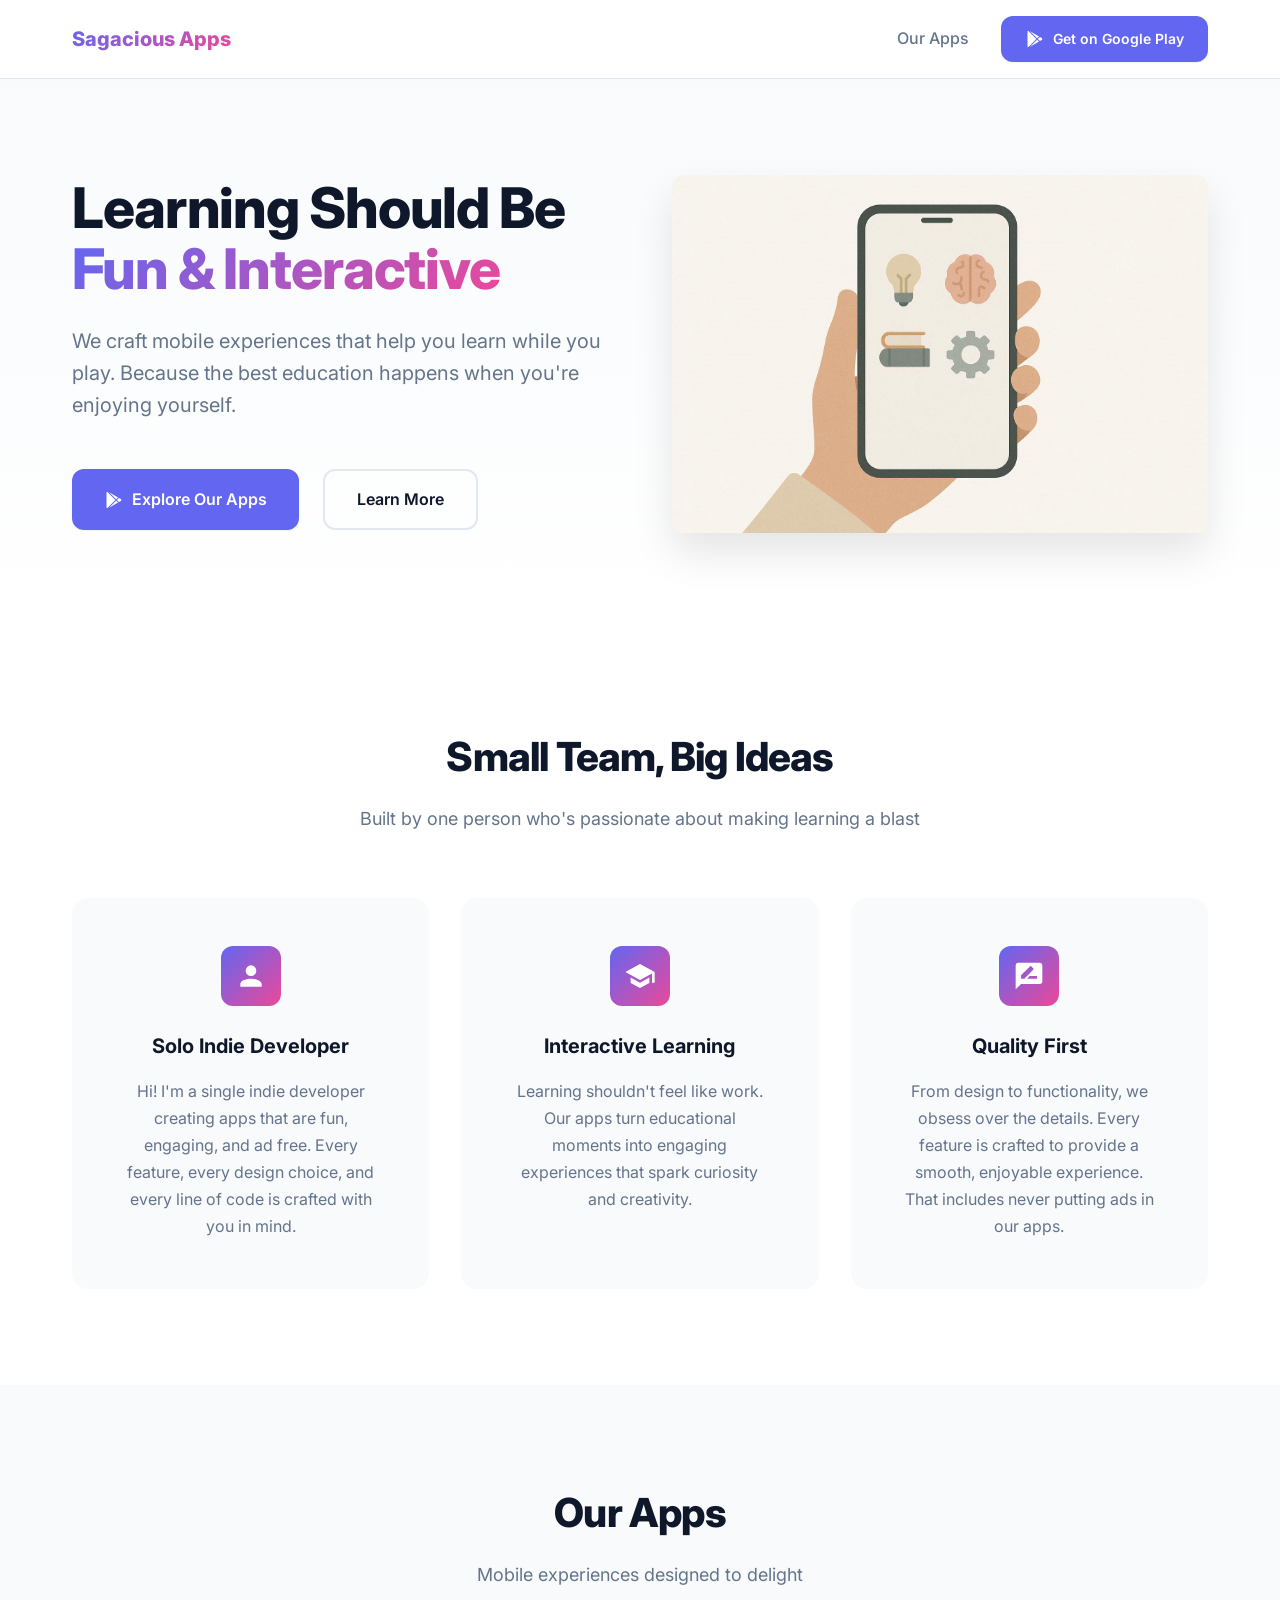
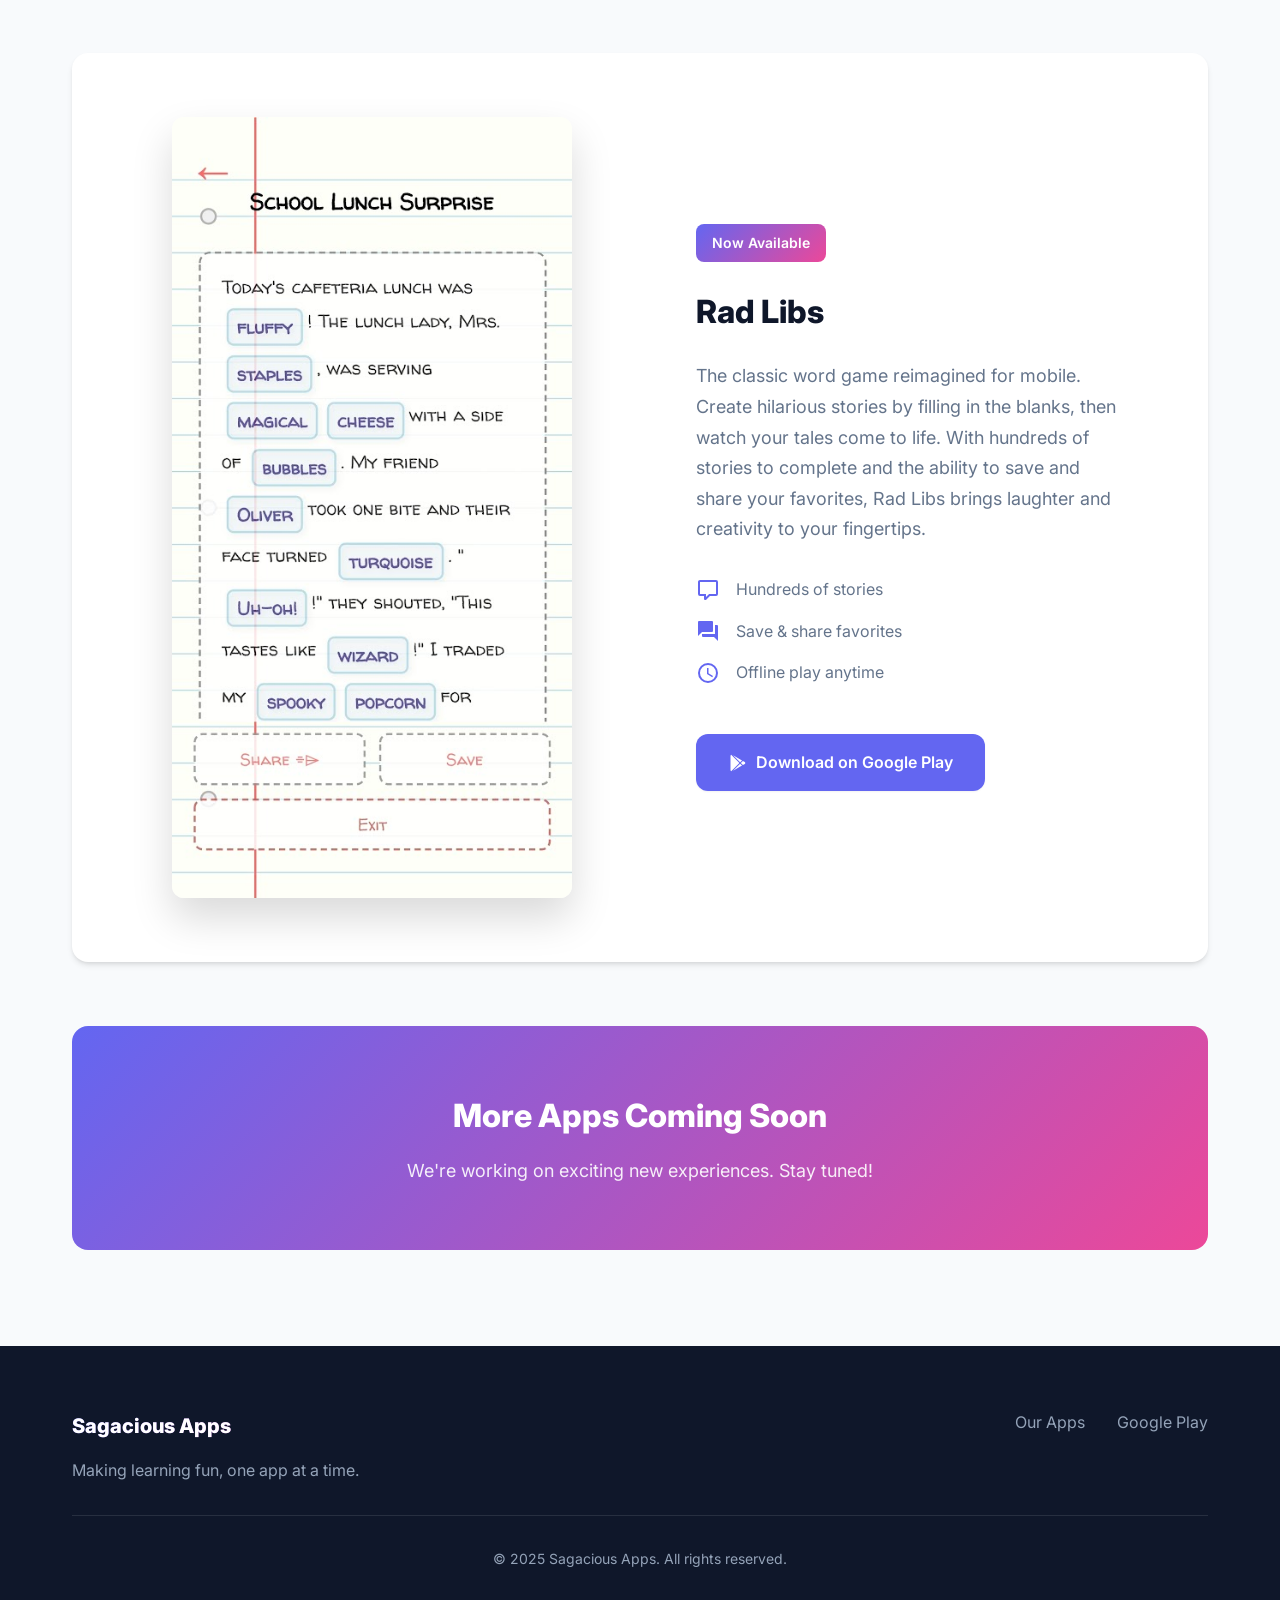
==== commit ce1cc680: "Slight verbiage change" ====
--- a/docs/index.html
+++ b/docs/index.html
@@ -61,7 +61,7 @@
     <section id="about" class="about">
         <div class="container">
             <div class="section-header">
-                <h2 class="section-title">Indie Developer, Big Ideas</h2>
+                <h2 class="section-title">Small Team, Big Ideas</h2>
                 <p class="section-subtitle">Built by one person who's passionate about making learning a blast</p>
             </div>
             <div class="about-content">
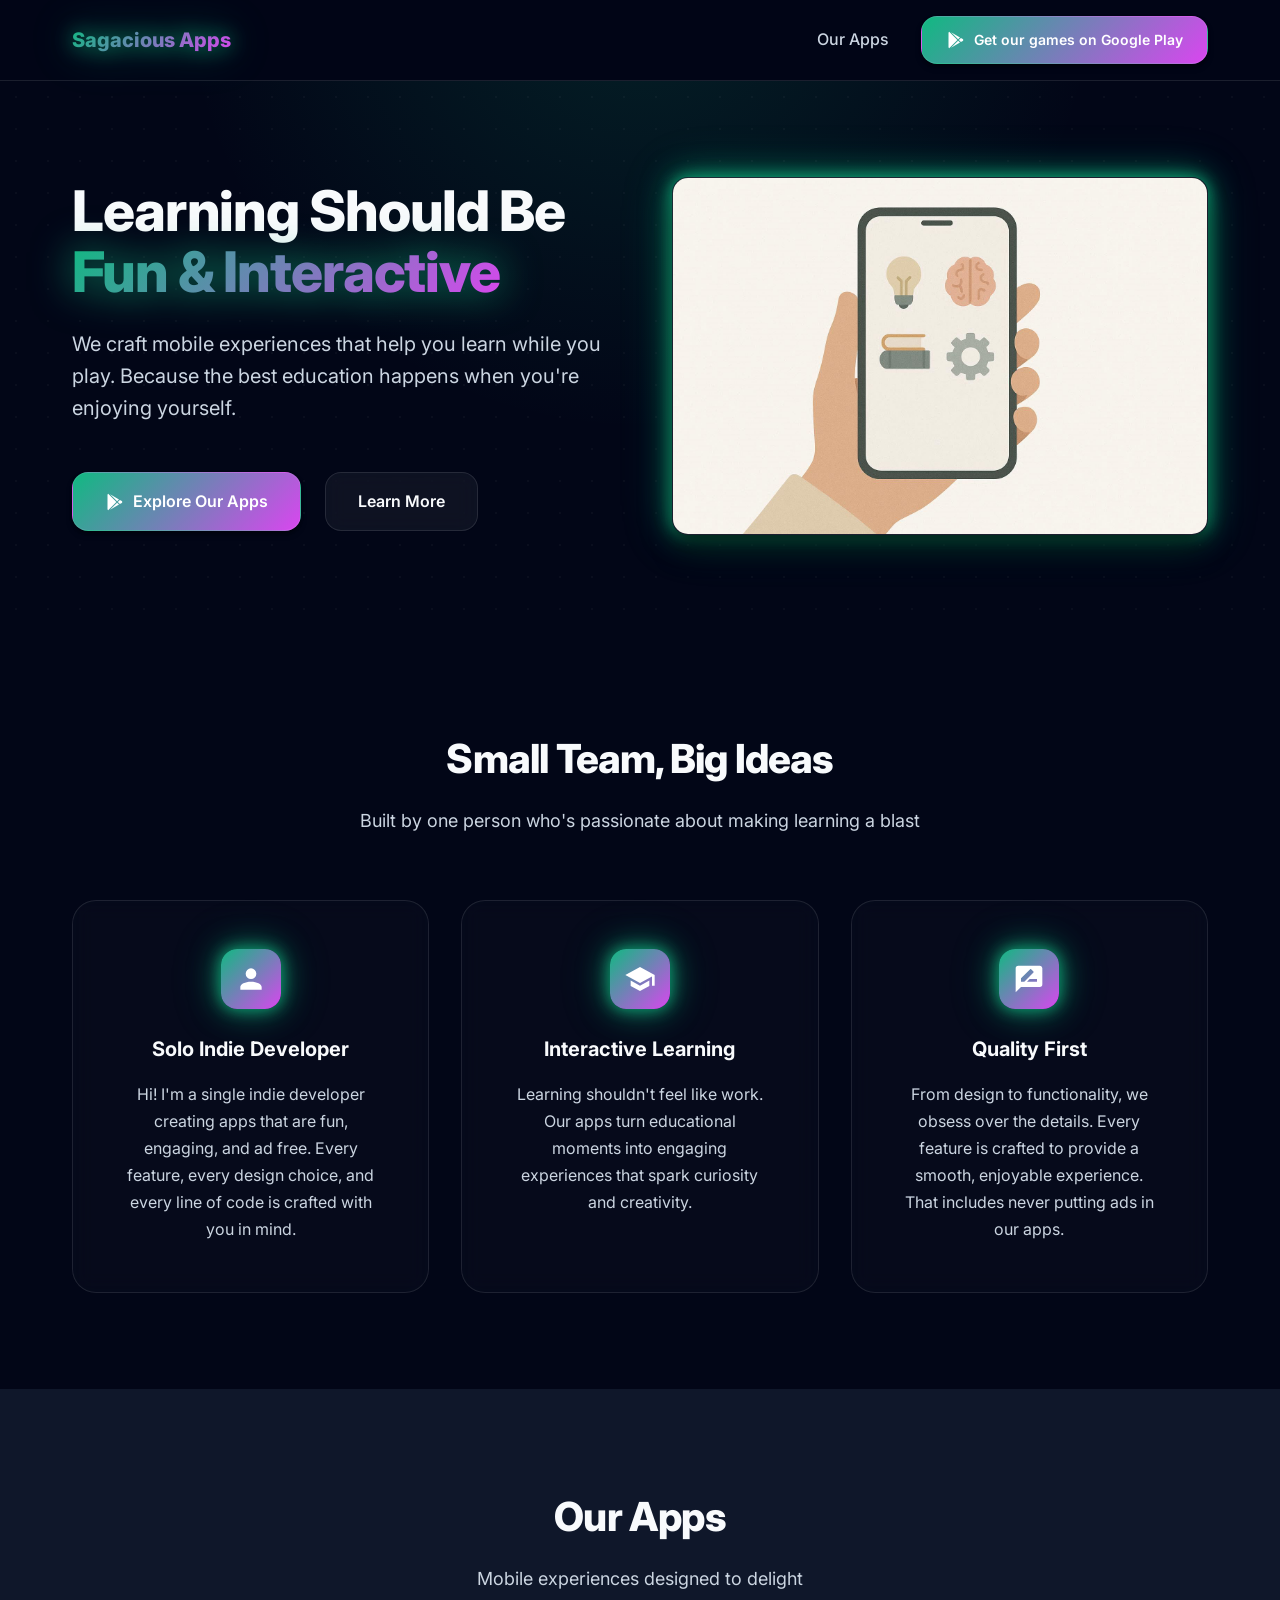
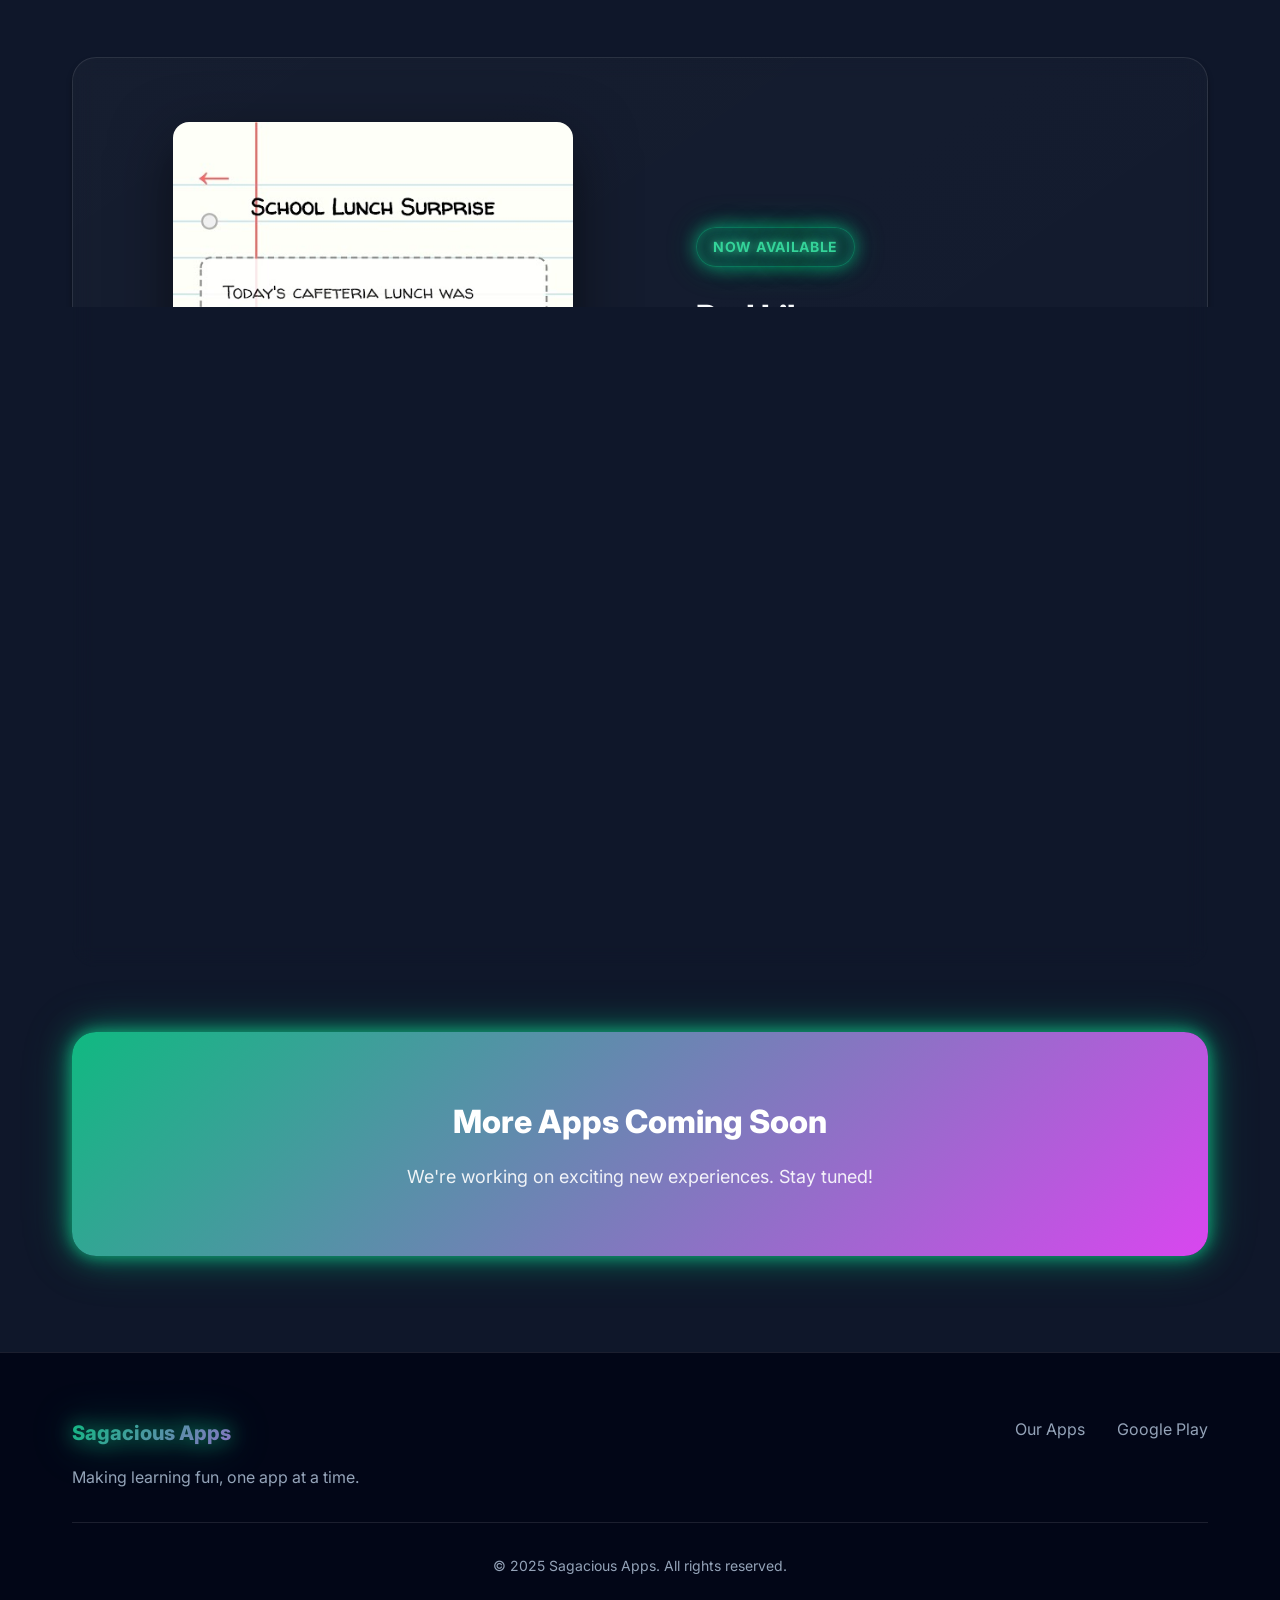
==== commit 788fa40d: "Update visuals and add links to google play store" ====
--- a/docs/index.html
+++ b/docs/index.html
@@ -18,11 +18,11 @@
                 <div class="logo">Sagacious Apps</div>
                 <div class="nav-links">
                     <a href="#apps" class="nav-link">Our Apps</a>
-                    <a href="https://play.google.com/store/apps/dev?id=YOUR_DEVELOPER_ID" class="btn-primary" target="_blank" rel="noopener">
+                    <a href="https://play.google.com/store/apps/developer?id=Sagacious+Apps&hl=en_US" class="btn-primary" target="_blank" rel="noopener">
                         <svg class="icon" viewBox="0 0 24 24" fill="currentColor">
                             <path d="M3,20.5V3.5C3,2.91 3.34,2.39 3.84,2.15L13.69,12L3.84,21.85C3.34,21.6 3,21.09 3,20.5M16.81,15.12L6.05,21.34L14.54,12.85L16.81,15.12M20.16,10.81C20.5,11.08 20.75,11.5 20.75,12C20.75,12.5 20.53,12.9 20.18,13.18L17.89,14.5L15.39,12L17.89,9.5L20.16,10.81M6.05,2.66L16.81,8.88L14.54,11.15L6.05,2.66Z"/>
                         </svg>
-                        Get on Google Play
+                        Get our games on Google Play
                     </a>
                 </div>
             </div>
@@ -42,7 +42,7 @@
                     Because the best education happens when you're enjoying yourself.
                 </p>
                 <div class="hero-cta">
-                    <a href="https://play.google.com/store/apps/dev?id=YOUR_DEVELOPER_ID" class="btn-primary btn-large" target="_blank" rel="noopener">
+                    <a href="https://play.google.com/store/apps/developer?id=Sagacious+Apps&hl=en_US" class="btn-primary btn-large" target="_blank" rel="noopener">
                         <svg class="icon" viewBox="0 0 24 24" fill="currentColor">
                             <path d="M3,20.5V3.5C3,2.91 3.34,2.39 3.84,2.15L13.69,12L3.84,21.85C3.34,21.6 3,21.09 3,20.5M16.81,15.12L6.05,21.34L14.54,12.85L16.81,15.12M20.16,10.81C20.5,11.08 20.75,11.5 20.75,12C20.75,12.5 20.53,12.9 20.18,13.18L17.89,14.5L15.39,12L17.89,9.5L20.16,10.81M6.05,2.66L16.81,8.88L14.54,11.15L6.05,2.66Z"/>
                         </svg>
@@ -138,7 +138,7 @@
                         </div>
                     </div>
                     <div class="app-cta">
-                        <a href="https://play.google.com/store/apps/details?id=YOUR_RAD_LIBS_PACKAGE_ID" class="btn-primary btn-large" target="_blank" rel="noopener">
+                        <a href="https://play.google.com/store/apps/details?id=com.sagaciousapps.radlibsapp&hl=en_US" class="btn-primary btn-large" target="_blank" rel="noopener">
                             <svg class="icon" viewBox="0 0 24 24" fill="currentColor">
                                 <path d="M3,20.5V3.5C3,2.91 3.34,2.39 3.84,2.15L13.69,12L3.84,21.85C3.34,21.6 3,21.09 3,20.5M16.81,15.12L6.05,21.34L14.54,12.85L16.81,15.12M20.16,10.81C20.5,11.08 20.75,11.5 20.75,12C20.75,12.5 20.53,12.9 20.18,13.18L17.89,14.5L15.39,12L17.89,9.5L20.16,10.81M6.05,2.66L16.81,8.88L14.54,11.15L6.05,2.66Z"/>
                             </svg>
@@ -168,7 +168,7 @@
                 </div>
                 <div class="footer-links">
                     <a href="#apps">Our Apps</a>
-                    <a href="https://play.google.com/store/apps/dev?id=YOUR_DEVELOPER_ID" target="_blank" rel="noopener">Google Play</a>
+                    <a href="https://play.google.com/store/apps/developer?id=Sagacious+Apps&hl=en_US" target="_blank" rel="noopener">Google Play</a>
                 </div>
             </div>
             <div class="footer-bottom">
--- a/docs/styles.css
+++ b/docs/styles.css
@@ -2,24 +2,25 @@
    Variables & Reset
    ========================================== */
 :root {
-    --primary: #6366f1;
-    --primary-dark: #4f46e5;
-    --primary-light: #818cf8;
-    --secondary: #ec4899;
-    --text-primary: #0f172a;
-    --text-secondary: #64748b;
+    --primary: #10b981;
+    --primary-dark: #059669;
+    --primary-light: #34d399;
+    --secondary: #d946ef;
+    --text-primary: #f8fafc;
+    --text-secondary: #cbd5e1;
     --text-light: #94a3b8;
-    --bg-primary: #ffffff;
-    --bg-secondary: #f8fafc;
-    --bg-accent: #f1f5f9;
-    --border: #e2e8f0;
-    --shadow-sm: 0 1px 2px 0 rgb(0 0 0 / 0.05);
-    --shadow-md: 0 4px 6px -1px rgb(0 0 0 / 0.1), 0 2px 4px -2px rgb(0 0 0 / 0.1);
-    --shadow-lg: 0 10px 15px -3px rgb(0 0 0 / 0.1), 0 4px 6px -4px rgb(0 0 0 / 0.1);
-    --shadow-xl: 0 20px 25px -5px rgb(0 0 0 / 0.1), 0 8px 10px -6px rgb(0 0 0 / 0.1);
+    --bg-primary: #020617;
+    --bg-secondary: #0f172a;
+    --bg-accent: #1e293b;
+    --border: rgba(255, 255, 255, 0.1);
+    --shadow-sm: 0 1px 2px 0 rgb(0 0 0 / 0.3);
+    --shadow-md: 0 4px 6px -1px rgb(0 0 0 / 0.4), 0 2px 4px -2px rgb(0 0 0 / 0.4);
+    --shadow-lg: 0 10px 15px -3px rgb(0 0 0 / 0.5), 0 4px 6px -4px rgb(0 0 0 / 0.5);
+    --shadow-xl: 0 20px 25px -5px rgb(0 0 0 / 0.5), 0 8px 10px -6px rgb(0 0 0 / 0.5);
+    --shadow-glow: 0 0 15px rgba(16, 185, 129, 0.8), 0 0 30px rgba(16, 185, 129, 0.5), 0 0 50px rgba(16, 185, 129, 0.3);
     --radius-sm: 8px;
-    --radius-md: 12px;
-    --radius-lg: 16px;
+    --radius-md: 16px;
+    --radius-lg: 24px;
     --spacing-xs: 0.5rem;
     --spacing-sm: 1rem;
     --spacing-md: 1.5rem;
@@ -74,6 +75,13 @@
     -webkit-background-clip: text;
     -webkit-text-fill-color: transparent;
     background-clip: text;
+    filter: drop-shadow(0 0 20px rgba(16, 185, 129, 0.8));
+    animation: pulse-glow 3s infinite alternate;
+}
+
+@keyframes pulse-glow {
+    0% { filter: drop-shadow(0 0 10px rgba(16, 185, 129, 0.8)) drop-shadow(0 0 30px rgba(16, 185, 129, 0.6)) drop-shadow(0 0 50px rgba(16, 185, 129, 0.4)); }
+    100% { filter: drop-shadow(0 0 15px rgba(217, 70, 239, 0.9)) drop-shadow(0 0 40px rgba(217, 70, 239, 0.7)) drop-shadow(0 0 60px rgba(217, 70, 239, 0.5)); }
 }
 
 .placeholder-box {
@@ -100,33 +108,36 @@
     border-radius: var(--radius-md);
     font-weight: 600;
     font-size: 0.875rem;
-    transition: all 0.2s ease;
+    transition: all 0.3s cubic-bezier(0.4, 0, 0.2, 1);
     cursor: pointer;
     border: none;
     text-decoration: none;
 }
 
 .btn-primary {
-    background: var(--primary);
+    background: linear-gradient(135deg, var(--primary) 0%, var(--secondary) 100%);
     color: white;
-    box-shadow: var(--shadow-sm);
+    box-shadow: var(--shadow-md);
+    border: 1px solid rgba(255,255,255,0.1);
 }
 
 .btn-primary:hover {
-    background: var(--primary-dark);
-    box-shadow: var(--shadow-md);
-    transform: translateY(-1px);
+    box-shadow: var(--shadow-glow);
+    transform: translateY(-2px);
+    border-color: rgba(255,255,255,0.3);
 }
 
 .btn-secondary {
-    background: transparent;
+    background: rgba(255, 255, 255, 0.05);
     color: var(--text-primary);
-    border: 2px solid var(--border);
+    border: 1px solid var(--border);
+    backdrop-filter: blur(10px);
 }
 
 .btn-secondary:hover {
-    border-color: var(--primary);
-    color: var(--primary);
+    border-color: var(--primary-light);
+    background: rgba(255, 255, 255, 0.1);
+    transform: translateY(-2px);
 }
 
 .btn-large {
@@ -145,11 +156,13 @@
 .navbar {
     position: sticky;
     top: 0;
-    background: rgba(255, 255, 255, 0.8);
-    backdrop-filter: blur(10px);
+    background: rgba(2, 6, 23, 0.7);
+    backdrop-filter: blur(12px);
+    -webkit-backdrop-filter: blur(12px);
     border-bottom: 1px solid var(--border);
     z-index: 100;
     padding: 1rem 0;
+    transition: all 0.3s ease;
 }
 
 .nav-content {
@@ -165,6 +178,11 @@
     -webkit-background-clip: text;
     -webkit-text-fill-color: transparent;
     background-clip: text;
+    transition: all 0.3s ease;
+    filter: drop-shadow(0 0 10px rgba(16, 185, 129, 0.8)) drop-shadow(0 0 20px rgba(16, 185, 129, 0.4));
+}
+.logo:hover {
+    filter: drop-shadow(0 0 15px rgba(217, 70, 239, 0.9)) drop-shadow(0 0 30px rgba(217, 70, 239, 0.6)) drop-shadow(0 0 50px rgba(217, 70, 239, 0.3)) brightness(1.2);
 }
 
 .nav-links {
@@ -180,7 +198,7 @@
 }
 
 .nav-link:hover {
-    color: var(--primary);
+    color: var(--primary-light);
 }
 
 /* ==========================================
@@ -188,10 +206,25 @@
    ========================================== */
 .hero {
     padding: var(--spacing-3xl) 0;
-    background: linear-gradient(180deg, var(--bg-secondary) 0%, var(--bg-primary) 100%);
+    background: radial-gradient(circle at 50% -20%, rgba(16, 185, 129, 0.15) 0%, transparent 50%), var(--bg-primary);
+    position: relative;
+    overflow: hidden;
+}
+
+.hero::before {
+    content: '';
+    position: absolute;
+    inset: 0;
+    background-image: radial-gradient(rgba(255, 255, 255, 0.1) 1px, transparent 1px);
+    background-size: 32px 32px;
+    opacity: 0.3;
+    pointer-events: none;
+    z-index: 0;
 }
 
 .hero .container {
+    position: relative;
+    z-index: 1;
     display: grid;
     grid-template-columns: 1fr 1fr;
     gap: var(--spacing-2xl);
@@ -232,8 +265,14 @@
     height: auto;
     aspect-ratio: 3 / 2;
     object-fit: cover;
-    border-radius: 12px;
-    box-shadow: 0 20px 40px rgba(0, 0, 0, 0.1);
+    border-radius: var(--radius-md);
+    box-shadow: var(--shadow-xl), var(--shadow-glow);
+    border: 1px solid var(--border);
+    transition: transform 0.6s cubic-bezier(0.165, 0.84, 0.44, 1);
+}
+
+.hero-image:hover {
+    transform: scale(1.02) rotate(-1deg);
 }
 
 /* ==========================================
@@ -249,6 +288,11 @@
     font-weight: 800;
     margin-bottom: var(--spacing-sm);
     letter-spacing: -0.02em;
+    transition: all 0.3s ease;
+}
+.section-title:hover {
+    text-shadow: 0 0 10px rgba(16, 185, 129, 1), 0 0 30px rgba(16, 185, 129, 0.8), 0 0 50px rgba(16, 185, 129, 0.6);
+    color: white;
 }
 
 .section-subtitle {
@@ -273,14 +317,18 @@
 .about-card {
     text-align: center;
     padding: var(--spacing-xl);
-    background: var(--bg-secondary);
+    background: rgba(255, 255, 255, 0.02);
+    border: 1px solid var(--border);
     border-radius: var(--radius-lg);
-    transition: all 0.3s ease;
+    transition: all 0.4s cubic-bezier(0.175, 0.885, 0.32, 1.275);
+    backdrop-filter: blur(10px);
 }
 
 .about-card:hover {
-    transform: translateY(-4px);
-    box-shadow: var(--shadow-lg);
+    transform: translateY(-10px);
+    border-color: var(--primary-light);
+    box-shadow: 0 10px 30px -10px rgba(16, 185, 129, 0.2);
+    background: rgba(255, 255, 255, 0.04);
 }
 
 .card-icon {
@@ -293,6 +341,7 @@
     align-items: center;
     justify-content: center;
     color: white;
+    box-shadow: var(--shadow-glow);
 }
 
 .card-icon svg {
@@ -324,11 +373,20 @@
     grid-template-columns: 1fr 1fr;
     gap: var(--spacing-2xl);
     align-items: center;
-    background: var(--bg-primary);
+    background: linear-gradient(145deg, rgba(255,255,255,0.03) 0%, rgba(255,255,255,0.01) 100%);
     border-radius: var(--radius-lg);
+    border: 1px solid var(--border);
     padding: var(--spacing-2xl);
     margin-bottom: var(--spacing-2xl);
     box-shadow: var(--shadow-md);
+    transition: all 0.4s cubic-bezier(0.165, 0.84, 0.44, 1);
+    backdrop-filter: blur(10px);
+}
+
+.app-showcase:hover {
+    transform: translateY(-6px);
+    box-shadow: var(--shadow-xl), 0 0 30px rgba(16, 185, 129, 0.1);
+    border-color: rgba(255, 255, 255, 0.15);
 }
 
 .app-visual {
@@ -340,10 +398,14 @@
     max-width: 400px;
     height: auto;
     object-fit: contain;
-    border-radius: 12px;
-    box-shadow: 0 20px 40px rgba(0, 0, 0, 0.15);
+    border-radius: var(--radius-md);
     margin: 0 auto;
     display: block;
+    transition: transform 0.5s ease;
+    filter: drop-shadow(0 20px 30px rgba(0,0,0,0.5));
+}
+.app-image:hover {
+    transform: scale(1.05) translateY(-5px);
 }
 
 .app-details {
@@ -353,12 +415,17 @@
 .app-badge {
     display: inline-block;
     padding: 0.5rem 1rem;
-    background: linear-gradient(135deg, var(--primary) 0%, var(--secondary) 100%);
-    color: white;
-    border-radius: var(--radius-sm);
+    background: rgba(16, 185, 129, 0.15);
+    color: var(--primary-light);
+    border: 1px solid rgba(16, 185, 129, 0.5);
+    border-radius: 20px;
     font-size: 0.875rem;
-    font-weight: 600;
+    font-weight: 700;
     margin-bottom: var(--spacing-md);
+    text-transform: uppercase;
+    letter-spacing: 0.05em;
+    box-shadow: 0 0 15px rgba(16, 185, 129, 0.6), 0 0 30px rgba(16, 185, 129, 0.4), inset 0 0 15px rgba(16, 185, 129, 0.4);
+    text-shadow: 0 0 10px rgba(52, 211, 153, 1), 0 0 20px rgba(52, 211, 153, 0.8), 0 0 40px rgba(52, 211, 153, 0.5);
 }
 
 .app-title {
@@ -391,7 +458,7 @@
 .feature-icon {
     width: 24px;
     height: 24px;
-    color: var(--primary);
+    color: var(--primary-light);
 }
 
 .app-cta {
@@ -406,6 +473,27 @@
     padding: var(--spacing-2xl);
     text-align: center;
     color: white;
+    position: relative;
+    overflow: hidden;
+    box-shadow: var(--shadow-glow);
+}
+
+.coming-soon::after {
+    content: '';
+    position: absolute;
+    top: 0; left: 0; right: 0; bottom: 0;
+    background: linear-gradient(90deg, transparent, rgba(255,255,255,0.2), transparent);
+    transform: translateX(-100%);
+    animation: shimmer 3s infinite;
+}
+
+@keyframes shimmer {
+    100% { transform: translateX(100%); }
+}
+
+.coming-soon-content {
+    position: relative;
+    z-index: 1;
 }
 
 .coming-soon-content h3 {
@@ -423,9 +511,10 @@
    Footer
    ========================================== */
 .footer {
-    background: var(--text-primary);
-    color: white;
+    background: var(--bg-primary);
+    color: var(--text-primary);
     padding: var(--spacing-2xl) 0 var(--spacing-lg);
+    border-top: 1px solid var(--border);
 }
 
 .footer-content {
@@ -434,11 +523,10 @@
     align-items: flex-start;
     margin-bottom: var(--spacing-lg);
     padding-bottom: var(--spacing-lg);
-    border-bottom: 1px solid rgba(255, 255, 255, 0.1);
+    border-bottom: 1px solid var(--border);
 }
 
 .footer-brand .logo {
-    -webkit-text-fill-color: white;
     margin-bottom: var(--spacing-sm);
 }
 
@@ -457,7 +545,7 @@
 }
 
 .footer-links a:hover {
-    color: white;
+    color: var(--primary-light);
 }
 
 .footer-bottom {
@@ -485,15 +573,12 @@
 
     .hero-image,
     .app-image {
-    width: 100%;
-    max-width: 400px;
-    height: auto;
-    object-fit: contain;
-    border-radius: 12px;
-    box-shadow: 0 20px 40px rgba(0, 0, 0, 0.15);
-    margin: 0 auto;
-    display: block;
-}
+        width: 100%;
+        max-width: 400px;
+        height: auto;
+        margin: 0 auto;
+        display: block;
+    }
 
     .about-content {
         grid-template-columns: 1fr;
